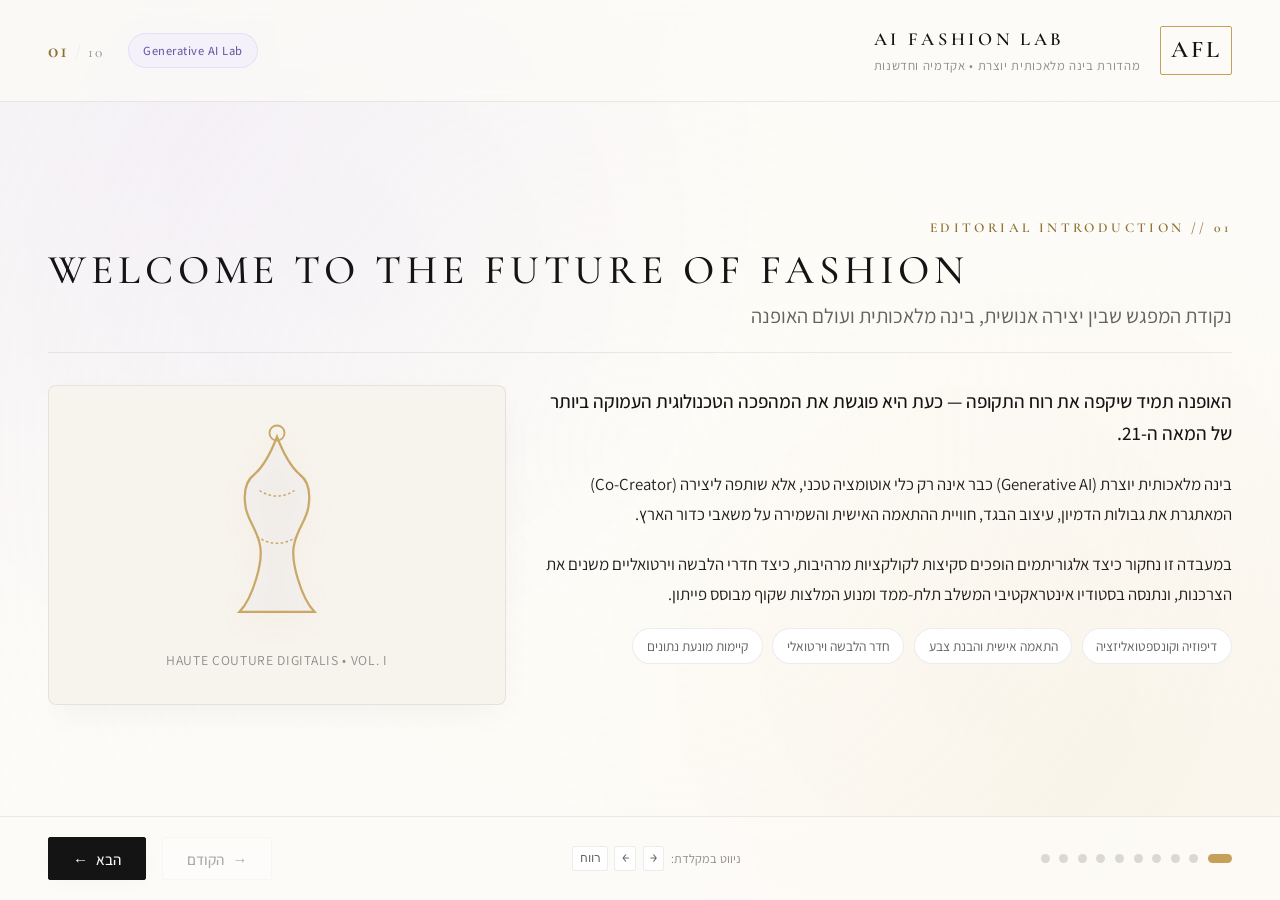
==== index.html @ b4662790 "feat: implement Milestone 1 initial HTML presentation with editorial styling and navigation" ====
<!DOCTYPE html>
<html lang="he" dir="rtl">
<head>
  <meta charset="UTF-8">
  <meta name="viewport" content="width=device-width, initial-scale=1.0">
  <title>AI Fashion Lab – The Future of Fashion and Artificial Intelligence</title>
  <meta name="description" content="מצגת אינטראקטיבית וחינוכית החוקרת את נקודת המפגש שבין בינה מלאכותית, אופנה עילית, סטיילינג אישי וקיימות.">
  
  <!-- Google Fonts: Editorial Serif + Modern Hebrew Typography -->
  <link rel="preconnect" href="https://fonts.googleapis.com">
  <link rel="preconnect" href="https://fonts.gstatic.com" crossorigin>
  <link href="https://fonts.googleapis.com/css2?family=Assistant:wght@300;400;500;600;700&family=Cormorant+Garamond:ital,wght@0,400;0,600;0,700;1,400&family=Heebo:wght@300;400;500;700&family=JetBrains+Mono:wght@400;500&family=Playfair+Display:ital,wght@0,500;0,700;1,400&display=swap" rel="stylesheet">
  
  <!-- Stylesheet -->
  <link rel="stylesheet" href="css/style.css">
</head>
<body>
  <!-- Editorial Canvas Background -->
  <div class="editorial-canvas" aria-hidden="true"></div>

  <!-- Application Shell -->
  <div class="app-container">
    
    <!-- Editorial Masthead -->
    <header class="masthead">
      <div class="masthead-branding">
        <span class="brand-monogram">AFL</span>
        <div class="brand-details">
          <h1 class="brand-title" dir="ltr">AI FASHION LAB</h1>
          <span class="brand-edition">מהדורת בינה מלאכותית יוצרת &bull; אקדמיה וחדשנות</span>
        </div>
      </div>

      <div class="masthead-indicators">
        <span class="badge-academic">Generative AI Lab</span>
        <div class="slide-number-display" dir="ltr" aria-label="מספר שקופית נוכחית">
          <span class="current" id="slide-current-num">01</span>
          <span class="separator">/</span>
          <span class="total" id="slide-total-num">10</span>
        </div>
      </div>
    </header>

    <!-- Presentation Stage -->
    <main class="presentation-stage" id="presentation-stage">
      <div class="slide-viewport">
        <div class="slide-deck" id="slide-deck">

          <!-- =================================================================
               SLIDE 01: Welcome to the Future of Fashion
               ================================================================= -->
          <section class="slide active" id="slide-1" data-title="Welcome to the Future of Fashion">
            <div class="slide-header">
              <span class="slide-tag">01 // Editorial Introduction</span>
              <h2 class="slide-title-en" dir="ltr">WELCOME TO THE FUTURE OF FASHION</h2>
              <p class="slide-subtitle-he">נקודת המפגש שבין יצירה אנושית, בינה מלאכותית ועולם האופנה</p>
            </div>
            
            <div class="editorial-grid wide-start">
              <div class="editorial-text">
                <p class="editorial-lead">
                  האופנה תמיד שיקפה את רוח התקופה — כעת היא פוגשת את המהפכה הטכנולוגית העמוקה ביותר של המאה ה-21.
                </p>
                <p>
                  בינה מלאכותית יוצרת (Generative AI) כבר אינה רק כלי אוטומציה טכני, אלא שותפה ליצירה (Co-Creator) המאתגרת את גבולות הדמיון, עיצוב הבגד, חוויית ההתאמה האישית והשמירה על משאבי כדור הארץ.
                </p>
                <p>
                  במעבדה זו נחקור כיצד אלגוריתמים הופכים סקיצות לקולקציות מרהיבות, כיצד חדרי הלבשה וירטואליים משנים את הצרכנות, ונתנסה בסטודיו אינטראקטיבי המשלב תלת-ממד ומנוע המלצות שקוף מבוסס פייתון.
                </p>
                <div class="pill-list">
                  <span class="pill">דיפוזיה וקונספטואליזציה</span>
                  <span class="pill">התאמה אישית והבנת צבע</span>
                  <span class="pill">חדר הלבשה וירטואלי</span>
                  <span class="pill">קיימות מונעת נתונים</span>
                </div>
              </div>

              <div class="visual-frame">
                <svg class="visual-silhouette" viewBox="0 0 100 160" fill="none" xmlns="http://www.w3.org/2000/svg">
                  <path d="M50 15 C45 28, 40 38, 32 45 C28 48, 22 55, 25 72 C27 82, 33 88, 36 100 C40 114, 30 145, 20 155 L80 155 C70 145, 60 114, 64 100 C67 88, 73 82, 75 72 C78 55, 72 48, 68 45 C60 38, 55 28, 50 15 Z" stroke="#C5A059" stroke-width="1.8" fill="rgba(216, 207, 242, 0.15)"/>
                  <circle cx="50" cy="12" r="6" stroke="#C5A059" stroke-width="1.5" fill="none"/>
                  <path d="M36 58 C45 64, 55 64, 64 58" stroke="#C5A059" stroke-width="1.2" stroke-dasharray="2 2"/>
                  <path d="M34 95 C45 102, 55 102, 66 95" stroke="#C5A059" stroke-width="1.2" stroke-dasharray="2 2"/>
                </svg>
                <span class="visual-caption" dir="ltr">HAUTE COUTURE DIGITALIS &bull; VOL. I</span>
              </div>
            </div>
          </section>

          <!-- =================================================================
               SLIDE 02: From Sketch to Algorithm
               ================================================================= -->
          <section class="slide" id="slide-2" data-title="From Sketch to Algorithm">
            <div class="slide-header">
              <span class="slide-tag">02 // Generative Concept Design</span>
              <h2 class="slide-title-en" dir="ltr">FROM SKETCH TO ALGORITHM</h2>
              <p class="slide-subtitle-he">האבולוציה של הרישום: ממחברת המעצב למודלי דיפוזיה והנחיות טקסט</p>
            </div>
            
            <div class="editorial-grid">
              <div class="editorial-text">
                <p class="editorial-lead">
                  בעבר, קולקציית אופנה החלה תמיד בלוחות השראה (Moodboards) ואינספור שעות של רישום ידני. כיום, מודלי בינה מלאכותית מאיצים את שלב החקר הרעיוני ומאפשרים למעצבים להמחיש השראות מורכבות תוך שניות.
                </p>
                <p>
                  באמצעות מודלי דיפוזיה (Diffusion Models) כמו Stable Diffusion ו-Midjourney, מעצבים מזינים הנחיות טקסטואליות המגדירות סוגי אריג, שקיפויות, תאורה וגזרות גיאומטריות.
                </p>
                <div class="editorial-quote">
                  "הפרומפט הפך לסוג חדש של מכחול: הוא אינו מחליף את החזון, אלא מאפשר לבחון מאות וריאציות של סילואט בתוך דקות."
                </div>
              </div>

              <div class="card-deck">
                <div class="editorial-card">
                  <div class="card-num">01</div>
                  <h3 class="card-title">Prompt-to-Garment</h3>
                  <p class="card-desc">תרגום תיאורים עשירים על נפילת בד, טקסטורות משי או קפלי אוריגמי לקונספטים חזותיים בעלי עומק צבע עשיר.</p>
                </div>
                <div class="editorial-card">
                  <div class="card-num">02</div>
                  <h3 class="card-title">ControlNet & דיוק מבני</h3>
                  <p class="card-desc">שמירה על גבולות גוף מדויקים וקווי מתאר מוגדרים היטב, ללא העיוותים שאפיינו מודלים גנרטיביים מוקדמים.</p>
                </div>
                <div class="editorial-card">
                  <div class="card-num">03</div>
                  <h3 class="card-title">איטרציה מואצת</h3>
                  <p class="card-desc">מעבר מהיר בין לוחות צבעים ועונות שנה בלחיצת כפתור, המאפשר לבחון התאמה לקולקציה לפני ייצור דגם פיזי יקר.</p>
                </div>
              </div>
            </div>
          </section>

          <!-- =================================================================
               SLIDE 03: Can AI Be a Fashion Designer?
               ================================================================= -->
          <section class="slide" id="slide-3" data-title="Can AI Be a Fashion Designer?">
            <div class="slide-header">
              <span class="slide-tag">03 // Creative Debate & Copyright</span>
              <h2 class="slide-title-en" dir="ltr">CAN AI BE A FASHION DESIGNER?</h2>
              <p class="slide-subtitle-he">יצירתיות אלגוריתמית, זכויות יוצרים ושאלת המקוריות בעידן הדיגיטלי</p>
            </div>
            
            <div class="editorial-grid wide-start">
              <div class="editorial-text">
                <p class="editorial-lead">
                  האם מכונה המסוגלת לסנתז מיליוני תמונות מההיסטוריה של האופנה יכולה להיקרא "מעצבת"? שאלה זו מסעירה כיום את עולם האופנה העולמי.
                </p>
                <p>
                  מצד אחד, מודלי AI אינם "מרגישים" את הבד ואינם חווים את התרבות שמתוכה צומחת אופנה חדשה; הם מזהים תבניות סטטיסטיות מתוך נתוני העבר. מצד שני, הם מייצרים שילובים מפתיעים ובלתי-צפויים המאתגרים מעצבים מנוסים לחשוב מחוץ לקופסה.
                </p>
                <p>
                  בד בבד עולה סוגיית הקניין הרוחני: מודלים אומנו על עבודותיהם של מעצבים היסטוריים ועכשוויים. מי הבעלים החוקי של בגד שנוצר בידי אלגוריתם — המעצב, יוצר האלגוריתם, או שמא היצירה שייכת לנחלת הכלל?
                </p>
              </div>

              <div class="card-deck" style="grid-template-columns: 1fr;">
                <div class="editorial-card">
                  <div class="card-num" dir="ltr">COLLABORATION VS REPLACEMENT</div>
                  <h3 class="card-title">שותפות ולא החלפה</h3>
                  <p class="card-desc">
                    הקונצנזוס המתגבש בבתי האופנה המובילים הוא שהבינה המלאכותית פועלת כמגבר יצירתי: האדם מוביל את הסיפור, הרגש והטעם, בעוד האלגוריתם מרחיב את מנעד האפשרויות הוויזואליות.
                  </p>
                </div>
                <div class="editorial-card">
                  <div class="card-num" dir="ltr">THE LEGAL PUZZLE</div>
                  <h3 class="card-title">אתגר זכויות היוצרים</h3>
                  <p class="card-desc">
                    היעדר הגנה מובהקת על תוצרים שנוצרו בלעדית על ידי AI דוחף מעצבים לשלב טכניקות מסורתיות, רישום ידני ומגע אנושי המעניקים תוקף משפטי וערך אספני ייחודי.
                  </p>
                </div>
              </div>
            </div>
          </section>

          <!-- =================================================================
               SLIDE 04: Your Personal AI Stylist
               ================================================================= -->
          <section class="slide" id="slide-4" data-title="Your Personal AI Stylist">
            <div class="slide-header">
              <span class="slide-tag">04 // Hyper-Personalization</span>
              <h2 class="slide-title-en" dir="ltr">YOUR PERSONAL AI STYLIST</h2>
              <p class="slide-subtitle-he">התאמה אישית חכמה: מחוויית קנייה המונית לייעוץ סטיילינג אישי</p>
            </div>
            
            <div class="editorial-grid">
              <div class="editorial-text">
                <p class="editorial-lead">
                  שירותי סטיילינג אישי היו שמורים בעבר לאליטה מצומצמת. כיום, מודלי שפה רב-מודאליים (Multimodal AI) מביאים את החוויה הזו לכל צרכן.
                </p>
                <p>
                  האלגוריתם מסוגל "לראות" תמונות של המלתחה הקיימת, לנתח את גווני העור והשיער לצורך התאמת צבעים עונתית (Seasonal Color Palette), ולהציע שילובים מותאמים לפי סוג האירוע, תחזית מזג האוויר והעדפות נוחות אישיות.
                </p>
                <div class="editorial-quote">
                  "במקום לגלול בין אינסוף עמודים באתר מסחר, הצרכן מנהל שיחה עם סטייליסט שמכיר את הטעם הייחודי שלו ומציע פריטים מדויקים."
                </div>
              </div>

              <div class="card-deck">
                <div class="editorial-card">
                  <div class="card-num">01</div>
                  <h3 class="card-title">הרמוניה והתאמת צבעים</h3>
                  <p class="card-desc">ניתוח גווני בסיס, צבעי קונטרסט ופלטות משלימות כדי להבטיח מראה מגובש ומחמיא לכל גוון עור.</p>
                </div>
                <div class="editorial-card">
                  <div class="card-num">02</div>
                  <h3 class="card-title">ניהול מלתחה חכמה</h3>
                  <p class="card-desc">שילוב פריטים חדשים עם בגדים שכבר קיימים בארון, במטרה למקסם את השימוש בבגדים קיימים ולמנוע רכישות מיותרות.</p>
                </div>
                <div class="editorial-card">
                  <div class="card-num">03</div>
                  <h3 class="card-title">התאמה תלוית הקשר</h3>
                  <p class="card-desc">המלצות דינמיות המשתנות לפי קוד לבוש: מאירוע ערב רשמי ועד לבוש יומיומי מוקפד לפגישות עבודה.</p>
                </div>
              </div>
            </div>
          </section>

          <!-- =================================================================
               SLIDE 05: The Virtual Fitting Room
               ================================================================= -->
          <section class="slide" id="slide-5" data-title="The Virtual Fitting Room">
            <div class="slide-header">
              <span class="slide-tag">05 // Virtual Try-On Technologies</span>
              <h2 class="slide-title-en" dir="ltr">THE VIRTUAL FITTING ROOM</h2>
              <p class="slide-subtitle-he">חדר הלבשה וירטואלי: סריקות גוף, טכנולוגיית VTON ופיזיקת טקסטיל</p>
            </div>
            
            <div class="editorial-grid wide-start">
              <div class="editorial-text">
                <p class="editorial-lead">
                  אחד האתגרים הגדולים ביותר במסחר אופנה דיגיטלי הוא חוסר הוודאות לגבי התאמת הבגד לגוף והאופן שבו הבד ייפול על הקימורים.
                </p>
                <p>
                  רשתות ניסוי וירטואלי (Virtual Try-On Networks - VTON) והדמיות תלת-ממד מתקדמות מגשרות על הפער הזה: הן מנתחות את מבנה הגוף, ומעוותות בצורה מציאותית את דגם הבגד כך שייראה בדיוק כפי שיונח על האדם במציאות.
                </p>
                <p>
                  מעבר לחוויית הקנייה הנוחה, מדובר בפתרון בעל השפעה סביבתית עצומה — צמצום החזרות מוצרים מפחית פליטות פחמן ממשלוחים כפולים ומונע שחיקה של פריטי לבוש.
                </p>
              </div>

              <div class="visual-frame">
                <div class="card-deck" style="width: 100%; grid-template-columns: 1fr; gap: 0.8rem; margin: 0;">
                  <div class="editorial-card" style="padding: 1rem;">
                    <strong style="color: var(--accent-gold-dark);">שלב 1: מיפוי גוף ותנוחה</strong>
                    <p style="font-size: 0.85rem; color: var(--text-secondary); margin-top: 0.25rem;">זיהוי נקודות ציון גופניות וסריקת תלת-ממד מדויקת של מבנה הגוף.</p>
                  </div>
                  <div class="editorial-card" style="padding: 1rem;">
                    <strong style="color: var(--accent-gold-dark);">שלב 2: עיוות גיאומטרי והדמיית בד</strong>
                    <p style="font-size: 0.85rem; color: var(--text-secondary); margin-top: 0.25rem;">התאמת הבגד לפיזיקת הטקסטיל: כבידה, מתיחה, קיפול ונפילת משי או צמר.</p>
                  </div>
                  <div class="editorial-card" style="padding: 1rem;">
                    <strong style="color: var(--accent-gold-dark);">שלב 3: מיזוג תאורה וצללים</strong>
                    <p style="font-size: 0.85rem; color: var(--text-secondary); margin-top: 0.25rem;">מיזוג פוטוריאליסטי של תאורת החדר, הצללות טבעיות והשתקפויות סיבים.</p>
                  </div>
                </div>
                <span class="visual-caption" dir="ltr">VTON THREE-STAGE NEURAL PIPELINE</span>
              </div>
            </div>
          </section>

          <!-- =================================================================
               SLIDE 06: Design Your Digital Look (Interactive 3D Studio Placeholder)
               ================================================================= -->
          <section class="slide" id="slide-6" data-title="Design Your Digital Look">
            <div class="slide-header">
              <span class="slide-tag">06 // Interactive 3D Studio</span>
              <h2 class="slide-title-en" dir="ltr">DESIGN YOUR DIGITAL LOOK</h2>
              <p class="slide-subtitle-he">סטודיו אינטראקטיבי: התאמה אישית של פריט אופנה בתלת-ממד</p>
            </div>
            
            <div class="placeholder-studio">
              <span class="placeholder-badge">Milestone 2 Component Preview</span>
              <div class="placeholder-icon">&#9671;</div>
              <h3 class="placeholder-title">3D Digital Garment Customizer</h3>
              <p class="placeholder-desc">
                כאן יוטמע סטודיו תלת-ממד אינטראקטיבי מבוסס Three.js שיאפשר למשתמש לבחון בגד קוטור דיגיטלי, לסובב אותו במרחב 360 מעלות, להחליף גזרות, סוגי בדים (משי, קטיפה, כותנה) ולשנות פלטות צבעים יוקרתיות בזמן אמת.
              </p>
              
              <!-- Mock Controls to illustrate functionality -->
              <div class="placeholder-controls-mock" aria-hidden="true">
                <span class="mock-btn">&#9679; זהב שמפניה</span>
                <span class="mock-btn">&#9679; לילך מעודן</span>
                <span class="mock-btn">&#9679; שחור אובסידיאן</span>
                <span class="mock-btn">&#9679; לבן שנהב</span>
                <span class="mock-btn">&#9633; משי מבריק</span>
                <span class="mock-btn">&#8635; סיבוב 3D</span>
              </div>

              <div class="simulation-boundary-banner">
                <strong>הערת שקיפות לימודית:</strong>
                המודל התלת-ממדי שיוטמע באבן הדרך הבאה ממחיש את הממשק החזותי של עולם האופנה הדיגיטלי (Digital Haute Couture) באמצעות WebGL, ומאפשר התנסות ישירה בבחירת סגנון אישי.
              </div>
            </div>
          </section>

          <!-- =================================================================
               SLIDE 07: The Smart Fashion Engine (Python / Pyodide Placeholder)
               ================================================================= -->
          <section class="slide" id="slide-7" data-title="The Smart Fashion Engine">
            <div class="slide-header">
              <span class="slide-tag">07 // Python Recommendation Engine</span>
              <h2 class="slide-title-en" dir="ltr">THE SMART FASHION ENGINE</h2>
              <p class="slide-subtitle-he">מנוע המלצות שקוף: אלגוריתם פייתון הרץ ישירות בדפדפן</p>
            </div>
            
            <div class="placeholder-studio">
              <span class="placeholder-badge" style="background-color: var(--accent-lilac-light); color: var(--accent-lilac-dark);">
                Milestone 3 Component Preview &bull; Pyodide WASM
              </span>
              <div class="placeholder-icon" style="color: var(--accent-lilac-dark);">&#9881;</div>
              <h3 class="placeholder-title">In-Browser Python Scoring Engine</h3>
              <p class="placeholder-desc">
                כאן יופעל מנוע חישוב אמיתי בשפת Python באמצעות Pyodide. המנוע יקבל את הבחירות של המבקר (סגנון אופנתי, פלטת צבעים, תקציב ואירוע), יחשב ציוני התאמה שקופים לחלוטין ויציג את קוד הפייתון שמבצע את החישוב בזמן אמת.
              </p>

              <!-- Mock Parameter Inputs -->
              <div class="placeholder-controls-mock" aria-hidden="true">
                <span class="mock-btn">סגנון: Minimalist Chic</span>
                <span class="mock-btn">תקציב: Luxury Couture</span>
                <span class="mock-btn">אירוע: Gala Evening</span>
                <span class="mock-btn" style="background: var(--accent-gold-light); font-weight: 600;">&#9654; הרץ מנוע פייתון</span>
              </div>

              <div class="simulation-boundary-banner" style="border-inline-start-color: var(--accent-gold-dark);">
                <strong>הבחנה לימודית חשובה:</strong>
                בעוד שבתוכן המצגת מוסברות טכנולוגיות Deep Learning אמיתיות מהתעשייה (כגון מודלי דיפוזיה ו-VTON), מנוע ההמלצות בפרויקט זה מבוסס על מערכת כללים ושקלול ציונים (Rule-Based Matrix) הכתובה בפייתון, במטרה לאפשר שקיפות אלגוריתמית מלאה והבנה של תהליך קבלת ההחלטות.
              </div>
            </div>
          </section>

          <!-- =================================================================
               SLIDE 08: Can AI Make Fashion More Sustainable?
               ================================================================= -->
          <section class="slide" id="slide-8" data-title="Can AI Make Fashion More Sustainable?">
            <div class="slide-header">
              <span class="slide-tag">08 // Sustainability & Circularity</span>
              <h2 class="slide-title-en" dir="ltr">CAN AI MAKE FASHION MORE SUSTAINABLE?</h2>
              <p class="slide-subtitle-he">קיימות מונעת נתונים: הפחתת ייצור יתר וניהול משאבים אחראי</p>
            </div>
            
            <div class="editorial-grid wide-start">
              <div class="editorial-text">
                <p class="editorial-lead">
                  תעשיית האופנה היא אחת התעשיות בעלות טביעת הרגל הסביבתית המשמעותית ביותר, בעיקר עקב ייצור עודף (Overproduction) והשלכת בדים שלא נמכרו.
                </p>
                <p>
                  בינה מלאכותית מציעה הזדמנות אמיתית לשינוי מבני: במקום לייצר מראש מיליוני פריטים על בסיס הערכות עיוורות, מודלים של חיזוי ביקושים מנתחים מגמות בזמן אמת ומאפשרים לעבור למודל של ייצור לפי דרישה (On-Demand Manufacturing).
                </p>
                <p>
                  בנוסף, אלגוריתמים למיטוב גזרות מסייעים למעצבים להניח את חלקי הגזרה על יריעת הבד בצורה חכמה המצמצמת שאריות ופסולת גזירה למינימום האפשרי.
                </p>
              </div>

              <div class="card-deck" style="grid-template-columns: 1fr;">
                <div class="editorial-card">
                  <div class="card-num">01</div>
                  <h3 class="card-title">חיזוי ביקושים מדויק</h3>
                  <p class="card-desc">התאמת היקף הייצור לרצונות האמיתיים של הקהל, מניעת עודפי מלאי והפחתת הצורך בהטמנת בגדים או שריפת עודפים.</p>
                </div>
                <div class="editorial-card">
                  <div class="card-num">02</div>
                  <h3 class="card-title">חיתוך גזרות אפס-פסולת (Zero-Waste)</h3>
                  <p class="card-desc">אלגוריתמי אופטימיזציה גיאומטריים המסדרים את חלקי הבגד כמו פאזל ומנצלים את שטח הבד ביעילות מקסימלית.</p>
                </div>
                <div class="editorial-card">
                  <div class="card-num">03</div>
                  <h3 class="card-title">דגימות דיגיטליות במקום פיזיות</h3>
                  <p class="card-desc">אישור עיצובים ובחינת נפילת בדים על מודלים וירטואליים, החוסך הטסה של עשרות דוגמאות פיזיות הלוך ושוב ממפעלים בעולם.</p>
                </div>
              </div>
            </div>
          </section>

          <!-- =================================================================
               SLIDE 09: The Human Behind the Algorithm
               ================================================================= -->
          <section class="slide" id="slide-9" data-title="The Human Behind the Algorithm">
            <div class="slide-header">
              <span class="slide-tag">09 // Ethics, Bias & Craftsmanship</span>
              <h2 class="slide-title-en" dir="ltr">THE HUMAN BEHIND THE ALGORITHM</h2>
              <p class="slide-subtitle-he">מגע היד האנושי: שימור מלאכות מסורתיות, אתיקה והטיה בנתונים</p>
            </div>
            
            <div class="editorial-grid">
              <div class="editorial-text">
                <p class="editorial-lead">
                  ככל שהטכנולוגיה נעשית מתוחכמת יותר, כך מתחדדת חשיבותם של הערכים האנושיים ששום אלגוריתם אינו מסוגל להחליף.
                </p>
                <p>
                  אופנה עילית (Haute Couture) נשענת על מיומנויות תפירה, רקמה ועבודה ידנית שעוברות מדור לדור. הטכנולוגיה אינה מבקשת למחוק את המסורת, אלא להאיר אותה מחדש.
                </p>
                <p>
                  בד בבד, קיימת אחריות אתית להתמודד עם הטיות במאגרי המידע (Dataset Biases). מודלים רבים אומנו על תפיסות יופי צרות, גווני עור הומוגניים ומבני גוף אחידים. העתיד מחייב מודלים מכלילים המכבדים מגוון תרבותי ואנושי רחב.
                </p>
              </div>

              <div class="card-deck">
                <div class="editorial-card">
                  <div class="card-num">&#9825;</div>
                  <h3 class="card-title">שימור מלאכת היד</h3>
                  <p class="card-desc">ההבנה שבגד איכותי נושא מטען רגשי, סיפור תרבותי ומגע יד שמעניקים לו נשמה מעבר לפיקסלים שעל המסך.</p>
                </div>
                <div class="editorial-card">
                  <div class="card-num">&#9878;</div>
                  <h3 class="card-title">גיוון וייצוג הוגן</h3>
                  <p class="card-desc">מאבק בהטיות גופניות ואתניות באלגוריתמים כדי להבטיח שכל אדם יזכה לייצוג מכבד ואותנטי במרחב האופנה הדיגיטלי.</p>
                </div>
                <div class="editorial-card">
                  <div class="card-num">&#9889;</div>
                  <h3 class="card-title">שקיפות ובחירה מודעת</h3>
                  <p class="card-desc">מתן יכולת לצרכן לדעת מתי בגד עוצב או הומלץ בידי אלגוריתם, ולאפשר לו שליטה בנתונים האישיים שלו.</p>
                </div>
              </div>
            </div>
          </section>

          <!-- =================================================================
               SLIDE 10: Your Fashion Future
               ================================================================= -->
          <section class="slide" id="slide-10" data-title="Your Fashion Future">
            <div class="slide-header">
              <span class="slide-tag">10 // Horizon & Next Milestones</span>
              <h2 class="slide-title-en" dir="ltr">YOUR FASHION FUTURE</h2>
              <p class="slide-subtitle-he">הסיכום האישי שלך: מבט אל האופנה הדיגיטלית של מחר</p>
            </div>
            
            <div class="editorial-grid wide-start">
              <div class="editorial-text">
                <p class="editorial-lead">
                  הבינה המלאכותית אינה מחליפה את מעצבי האופנה או את הצרכנים — היא פותחת שער לעידן חדש של ביטוי עצמי, קיימות ודמיון.
                </p>
                <p>
                  בשלבים הבאים של הפרויקט, נחבר את הסטודיו התלת-ממדי (Three.js) שמאפשר התאמה חזותית מלאה של פריט דיגיטלי, ואת מנוע ה-Python (Pyodide) שיעניק המלצה שקופה ומנומקת המבוססת על הבחירות שלכם.
                </p>
                <div class="editorial-quote">
                  "העתיד של האופנה אינו שייך רק למכונות ואינו נשאר רק בעבר; הוא נוצר בסימביוזה שבין המעצב האנושי לאלגוריתם."
                </div>
                <div class="pill-list">
                  <span class="pill active">&#10003; Milestone 1: שלד מצגת ותשתית ויזואלית</span>
                  <span class="pill">&#9711; Milestone 2: מודל 3D אינטראקטיבי ב-Three.js</span>
                  <span class="pill">&#9711; Milestone 3: מנוע המלצות בפייתון בתוך הדפדפן</span>
                </div>
              </div>

              <div class="visual-frame" style="background: rgba(255, 255, 255, 0.9);">
                <div class="brand-monogram" style="font-size: 2.2rem; margin-bottom: 0.8rem; padding: 0.4rem 1rem;">AFL</div>
                <h3 style="font-family: var(--font-editorial); font-size: 1.5rem; color: var(--text-noir); margin-bottom: 0.5rem;">
                  AI FASHION LAB PASSPORT
                </h3>
                <p style="font-size: 0.9rem; color: var(--text-secondary); max-width: 280px; line-height: 1.6;">
                  כרטיס הלוק האישי שלך ייווצר כאן לאחר השלמת העיצוב בתלת-ממד והרצת אלגוריתם הסטיילינג.
                </p>
                <span class="visual-caption" dir="ltr" style="margin-top: 1.2rem;">READY FOR MILESTONE 2 &bull; 2026 EDITION</span>
              </div>
            </div>
          </section>

        </div>
      </div>
    </main>

    <!-- Editorial Footer & Controls -->
    <footer class="editorial-footer">
      <!-- Dot Indicators -->
      <nav class="nav-indicators" id="nav-indicators" aria-label="אינדיקטורי שקופיות"></nav>

      <!-- Keyboard Hint -->
      <div class="keyboard-hint" aria-hidden="true">
        <span>ניווט במקלדת:</span>
        <kbd class="kbd-badge">&#8594;</kbd>
        <kbd class="kbd-badge">&#8592;</kbd>
        <kbd class="kbd-badge">רווח</kbd>
      </div>

      <!-- Navigation Buttons -->
      <div class="nav-controls">
        <button class="btn-nav" id="btn-prev" aria-label="לשקופית הקודמת" disabled>
          <span>&#8594;</span>
          <span>הקודם</span>
        </button>
        <button class="btn-nav primary" id="btn-next" aria-label="לשקופית הבאה">
          <span>הבא</span>
          <span>&#8592;</span>
        </button>
      </div>
    </footer>

  </div>

  <!-- Application Scripts -->
  <script src="js/slider.js"></script>
  <script src="js/app.js"></script>
</body>
</html>
---- css/style.css ----
/* ==========================================================================
   AI FASHION LAB - Luxury Fashion Editorial Stylesheet
   Milestone 1: Presentation Architecture & Aesthetic Foundation
   ========================================================================== */

/* --------------------------------------------------------------------------
   1. Design Tokens & Variables
   -------------------------------------------------------------------------- */
:root {
  /* Editorial Color Palette */
  --bg-ivory: #FDFBF7;
  --bg-alabaster: #F7F4ED;
  --bg-card: #FFFFFF;
  --bg-card-glass: rgba(255, 255, 255, 0.78);
  
  --accent-gold: #C5A059;
  --accent-gold-light: #E8D8B0;
  --accent-gold-dark: #8F6F30;
  --accent-lilac: #D8CFF2;
  --accent-lilac-light: #F4F1FA;
  --accent-lilac-dark: #6C59A4;
  
  --text-noir: #141414;
  --text-primary: #21201D;
  --text-secondary: #63625E;
  --text-muted: #8E8D88;
  
  --border-fine: rgba(20, 20, 20, 0.08);
  --border-gold: rgba(197, 160, 89, 0.35);
  --border-lilac: rgba(216, 207, 242, 0.5);
  
  /* Typography */
  --font-editorial: 'Cormorant Garamond', 'Playfair Display', Georgia, serif;
  --font-hebrew: 'Assistant', 'Heebo', -apple-system, BlinkMacSystemFont, 'Segoe UI', Roboto, sans-serif;
  --font-mono: 'JetBrains Mono', 'Fira Code', Menlo, monospace;
  
  /* Shadows & Depth */
  --shadow-editorial: 0 12px 36px -8px rgba(20, 20, 20, 0.05);
  --shadow-hover: 0 16px 44px -6px rgba(197, 160, 89, 0.12);
  --shadow-subtle: 0 4px 20px rgba(0, 0, 0, 0.02);

  /* Transitions */
  --transition-smooth: 0.5s cubic-bezier(0.16, 1, 0.3, 1);
  --transition-fast: 0.25s ease;
}

/* --------------------------------------------------------------------------
   2. Reset & Global Base
   -------------------------------------------------------------------------- */
*, *::before, *::after {
  box-sizing: border-box;
  margin: 0;
  padding: 0;
}

html, body {
  width: 100%;
  height: 100%;
  overflow: hidden;
  background-color: var(--bg-ivory);
  color: var(--text-primary);
  font-family: var(--font-hebrew);
  -webkit-font-smoothing: antialiased;
  -moz-osx-font-smoothing: grayscale;
  line-height: 1.7;
}

/* Background Texture / Grain / Atmospheric Glow */
.editorial-canvas {
  position: fixed;
  inset: 0;
  pointer-events: none;
  z-index: 0;
  background: 
    radial-gradient(circle at 15% 15%, rgba(216, 207, 242, 0.25), transparent 45%),
    radial-gradient(circle at 85% 85%, rgba(232, 216, 176, 0.2), transparent 40%),
    radial-gradient(circle at 50% 50%, rgba(253, 251, 247, 0.8), var(--bg-ivory));
}

/* --------------------------------------------------------------------------
   3. Application Shell & Editorial Header
   -------------------------------------------------------------------------- */
.app-container {
  position: relative;
  width: 100vw;
  height: 100vh;
  display: flex;
  flex-direction: column;
  justify-content: space-between;
  z-index: 1;
}

/* Header Masthead */
.masthead {
  padding: 1.5rem 3rem;
  display: flex;
  justify-content: space-between;
  align-items: center;
  border-bottom: 1px solid var(--border-fine);
  backdrop-filter: blur(8px);
  -webkit-backdrop-filter: blur(8px);
  background: rgba(253, 251, 247, 0.7);
  z-index: 10;
}

.masthead-branding {
  display: flex;
  align-items: center;
  gap: 1.25rem;
}

.brand-monogram {
  font-family: var(--font-editorial);
  font-size: 1.5rem;
  font-weight: 600;
  letter-spacing: 0.12em;
  color: var(--text-noir);
  padding: 0.2rem 0.6rem;
  border: 1px solid var(--accent-gold);
  border-radius: 2px;
}

.brand-details {
  display: flex;
  flex-direction: column;
}

.brand-title {
  font-family: var(--font-editorial);
  font-size: 1.15rem;
  font-weight: 600;
  letter-spacing: 0.2em;
  text-transform: uppercase;
  color: var(--text-noir);
}

.brand-edition {
  font-size: 0.8rem;
  color: var(--text-muted);
  letter-spacing: 0.05em;
}

.masthead-indicators {
  display: flex;
  align-items: center;
  gap: 1.5rem;
}

.badge-academic {
  display: inline-flex;
  align-items: center;
  gap: 0.5rem;
  padding: 0.35rem 0.9rem;
  border-radius: 999px;
  background-color: var(--accent-lilac-light);
  border: 1px solid var(--border-lilac);
  color: var(--accent-lilac-dark);
  font-size: 0.78rem;
  font-weight: 500;
  letter-spacing: 0.04em;
}

.slide-number-display {
  font-family: var(--font-editorial);
  font-size: 1.35rem;
  letter-spacing: 0.1em;
  color: var(--text-noir);
  display: flex;
  align-items: baseline;
  gap: 0.35rem;
}

.slide-number-display .current {
  font-weight: 600;
  color: var(--accent-gold-dark);
}

.slide-number-display .separator {
  color: var(--border-fine);
  font-size: 1rem;
}

.slide-number-display .total {
  font-size: 0.95rem;
  color: var(--text-muted);
}

/* --------------------------------------------------------------------------
   4. Slide Deck Presentation Stage
   -------------------------------------------------------------------------- */
.presentation-stage {
  position: relative;
  flex: 1;
  width: 100%;
  overflow: hidden;
  display: flex;
  align-items: center;
  justify-content: center;
}

.slide-viewport {
  position: relative;
  width: 100%;
  height: 100%;
  max-width: 1360px;
  padding: 1.5rem 3rem;
  margin: 0 auto;
}

.slide-deck {
  position: relative;
  width: 100%;
  height: 100%;
}

.slide {
  position: absolute;
  inset: 0;
  opacity: 0;
  visibility: hidden;
  pointer-events: none;
  transform: translateX(30px);
  transition: opacity 0.5s ease, transform 0.5s cubic-bezier(0.16, 1, 0.3, 1), visibility 0.5s ease;
  overflow-y: auto;
  display: flex;
  flex-direction: column;
  justify-content: center;
  padding: 1rem 0;
  scrollbar-width: thin;
  scrollbar-color: var(--accent-gold-light) transparent;
}

.slide.active {
  opacity: 1;
  visibility: visible;
  pointer-events: auto;
  transform: translateX(0);
  z-index: 2;
}

.slide.previous {
  transform: translateX(-30px);
}

/* --------------------------------------------------------------------------
   5. Editorial Slide Typography & Layouts
   -------------------------------------------------------------------------- */
.slide-header {
  margin-bottom: 2rem;
  border-bottom: 1px solid var(--border-fine);
  padding-bottom: 1.25rem;
  position: relative;
}

.slide-tag {
  display: inline-block;
  font-family: var(--font-editorial);
  font-size: 0.85rem;
  text-transform: uppercase;
  letter-spacing: 0.25em;
  color: var(--accent-gold-dark);
  margin-bottom: 0.5rem;
  font-weight: 600;
}

.slide-title-en {
  font-family: var(--font-editorial);
  font-size: clamp(1.8rem, 3.2vw, 2.75rem);
  font-weight: 500;
  letter-spacing: 0.12em;
  text-transform: uppercase;
  color: var(--text-noir);
  line-height: 1.15;
  margin-bottom: 0.4rem;
}

.slide-subtitle-he {
  font-size: clamp(1.1rem, 1.6vw, 1.35rem);
  color: var(--text-secondary);
  font-weight: 400;
  line-height: 1.5;
}

/* Two-Column Editorial Layout */
.editorial-grid {
  display: grid;
  grid-template-columns: 1fr 1fr;
  gap: 2.5rem;
  align-items: start;
}

.editorial-grid.wide-start {
  grid-template-columns: 1.2fr 0.8fr;
}

.editorial-grid.wide-end {
  grid-template-columns: 0.8fr 1.2fr;
}

.editorial-text {
  font-size: 1.05rem;
  color: var(--text-primary);
  line-height: 1.8;
}

.editorial-text p {
  margin-bottom: 1.2rem;
}

.editorial-lead {
  font-size: 1.2rem;
  font-weight: 500;
  color: var(--text-noir);
  line-height: 1.7;
}

/* Highlight Quote & Vignettes */
.editorial-quote {
  border-inline-start: 3px solid var(--accent-gold);
  padding-inline-start: 1.25rem;
  margin: 1.5rem 0;
  font-style: italic;
  font-size: 1.1rem;
  color: var(--text-secondary);
}

/* Feature Cards & Glass Panes */
.card-deck {
  display: grid;
  grid-template-columns: repeat(auto-fit, minmax(260px, 1fr));
  gap: 1.5rem;
  margin-top: 1.5rem;
}

.editorial-card {
  background: var(--bg-card-glass);
  border: 1px solid var(--border-fine);
  border-radius: 6px;
  padding: 1.5rem;
  box-shadow: var(--shadow-subtle);
  transition: transform var(--transition-fast), border-color var(--transition-fast), box-shadow var(--transition-fast);
}

.editorial-card:hover {
  transform: translateY(-3px);
  border-color: var(--border-gold);
  box-shadow: var(--shadow-hover);
}

.card-num {
  font-family: var(--font-editorial);
  font-size: 1.25rem;
  color: var(--accent-gold);
  font-weight: 600;
  margin-bottom: 0.5rem;
}

.card-title {
  font-size: 1.1rem;
  font-weight: 600;
  color: var(--text-noir);
  margin-bottom: 0.6rem;
}

.card-desc {
  font-size: 0.95rem;
  color: var(--text-secondary);
  line-height: 1.6;
}

/* --------------------------------------------------------------------------
   6. Editorial Elements & Visual Spotlights
   -------------------------------------------------------------------------- */
.visual-frame {
  position: relative;
  background: var(--bg-alabaster);
  border: 1px solid var(--border-fine);
  border-radius: 8px;
  padding: 2rem;
  display: flex;
  flex-direction: column;
  justify-content: center;
  align-items: center;
  text-align: center;
  min-height: 280px;
  box-shadow: var(--shadow-editorial);
}

.visual-silhouette {
  width: 140px;
  height: 200px;
  margin-bottom: 1.2rem;
  opacity: 0.9;
  filter: drop-shadow(0 8px 16px rgba(197, 160, 89, 0.2));
  transition: transform 0.6s ease;
}

.visual-frame:hover .visual-silhouette {
  transform: scale(1.03);
}

.visual-caption {
  font-size: 0.85rem;
  color: var(--text-muted);
  letter-spacing: 0.05em;
  margin-top: 0.75rem;
}

.pill-list {
  display: flex;
  flex-wrap: wrap;
  gap: 0.6rem;
  margin: 1.2rem 0;
}

.pill {
  padding: 0.3rem 0.85rem;
  background: var(--bg-card);
  border: 1px solid var(--border-fine);
  border-radius: 999px;
  font-size: 0.85rem;
  color: var(--text-secondary);
  transition: all var(--transition-fast);
}

.pill.active, .pill:hover {
  background: var(--accent-lilac-light);
  border-color: var(--accent-lilac);
  color: var(--accent-lilac-dark);
}

/* --------------------------------------------------------------------------
   7. Placeholders for Advanced Milestones (Slides 6 & 7)
   -------------------------------------------------------------------------- */
.placeholder-studio {
  background: linear-gradient(135deg, rgba(255, 255, 255, 0.85), rgba(246, 243, 236, 0.7));
  border: 1.5px dashed var(--accent-gold);
  border-radius: 8px;
  padding: 2.5rem 2rem;
  text-align: center;
  display: flex;
  flex-direction: column;
  align-items: center;
  justify-content: center;
  gap: 1.2rem;
  box-shadow: var(--shadow-editorial);
}

.placeholder-badge {
  display: inline-flex;
  align-items: center;
  gap: 0.4rem;
  padding: 0.4rem 1.1rem;
  border-radius: 999px;
  background-color: var(--accent-gold-light);
  color: var(--accent-gold-dark);
  font-size: 0.85rem;
  font-weight: 600;
  letter-spacing: 0.05em;
}

.placeholder-icon {
  font-size: 2.5rem;
  color: var(--accent-gold);
}

.placeholder-title {
  font-family: var(--font-editorial);
  font-size: 1.6rem;
  font-weight: 600;
  color: var(--text-noir);
}

.placeholder-desc {
  max-width: 580px;
  font-size: 0.98rem;
  color: var(--text-secondary);
  line-height: 1.7;
}

.placeholder-controls-mock {
  display: flex;
  gap: 0.75rem;
  margin-top: 0.5rem;
  flex-wrap: wrap;
  justify-content: center;
}

.mock-btn {
  padding: 0.5rem 1.2rem;
  background: var(--bg-card);
  border: 1px solid var(--border-fine);
  border-radius: 4px;
  font-size: 0.85rem;
  color: var(--text-primary);
  opacity: 0.75;
  cursor: not-allowed;
}

/* Educational Boundary Banner */
.simulation-boundary-banner {
  background: rgba(216, 207, 242, 0.25);
  border-inline-start: 4px solid var(--accent-lilac-dark);
  padding: 1rem 1.25rem;
  border-radius: 0 4px 4px 0;
  margin-top: 1.5rem;
  font-size: 0.9rem;
  color: var(--accent-lilac-dark);
  line-height: 1.6;
}

/* --------------------------------------------------------------------------
   8. Bottom Navigation Bar & Slide Controls
   -------------------------------------------------------------------------- */
.editorial-footer {
  padding: 1.25rem 3rem;
  display: flex;
  justify-content: space-between;
  align-items: center;
  border-top: 1px solid var(--border-fine);
  background: rgba(253, 251, 247, 0.85);
  backdrop-filter: blur(8px);
  -webkit-backdrop-filter: blur(8px);
  z-index: 10;
}

.nav-indicators {
  display: flex;
  align-items: center;
  gap: 0.6rem;
}

.dot-indicator {
  width: 9px;
  height: 9px;
  border-radius: 50%;
  background: rgba(20, 20, 20, 0.15);
  border: none;
  cursor: pointer;
  padding: 0;
  transition: all var(--transition-fast);
}

.dot-indicator:hover {
  background: var(--accent-gold);
  transform: scale(1.2);
}

.dot-indicator.active {
  background: var(--accent-gold);
  width: 24px;
  border-radius: 10px;
}

.nav-controls {
  display: flex;
  align-items: center;
  gap: 1rem;
}

.btn-nav {
  display: inline-flex;
  align-items: center;
  justify-content: center;
  gap: 0.5rem;
  padding: 0.65rem 1.5rem;
  border-radius: 2px;
  font-family: var(--font-hebrew);
  font-size: 0.95rem;
  font-weight: 500;
  cursor: pointer;
  border: 1px solid var(--border-fine);
  background: var(--bg-card);
  color: var(--text-noir);
  transition: all var(--transition-fast);
  box-shadow: var(--shadow-subtle);
}

.btn-nav:hover:not(:disabled) {
  border-color: var(--accent-gold);
  background: var(--bg-alabaster);
  box-shadow: var(--shadow-hover);
  color: var(--accent-gold-dark);
}

.btn-nav:disabled {
  opacity: 0.35;
  cursor: not-allowed;
  box-shadow: none;
}

.btn-nav.primary {
  background: var(--text-noir);
  color: var(--bg-ivory);
  border-color: var(--text-noir);
}

.btn-nav.primary:hover:not(:disabled) {
  background: var(--accent-gold-dark);
  border-color: var(--accent-gold-dark);
  color: #FFFFFF;
}

.keyboard-hint {
  font-size: 0.78rem;
  color: var(--text-muted);
  display: flex;
  align-items: center;
  gap: 0.4rem;
}

.kbd-badge {
  display: inline-block;
  padding: 0.1rem 0.4rem;
  border: 1px solid var(--border-fine);
  border-radius: 3px;
  background: var(--bg-card);
  font-family: var(--font-mono);
  font-size: 0.75rem;
  color: var(--text-secondary);
}

/* --------------------------------------------------------------------------
   9. Responsive Editorial Adjustments
   -------------------------------------------------------------------------- */
@media (max-width: 1024px) {
  .masthead, .editorial-footer {
    padding: 1.2rem 1.8rem;
  }
  
  .slide-viewport {
    padding: 1rem 1.8rem;
  }
  
  .editorial-grid {
    grid-template-columns: 1fr;
    gap: 1.8rem;
  }
  
  .editorial-grid.wide-start, .editorial-grid.wide-end {
    grid-template-columns: 1fr;
  }
}

@media (max-width: 768px) {
  .masthead {
    padding: 1rem 1.25rem;
  }
  
  .masthead-branding {
    gap: 0.75rem;
  }
  
  .brand-title {
    font-size: 0.95rem;
  }
  
  .badge-academic {
    display: none;
  }
  
  .slide-viewport {
    padding: 0.8rem 1.25rem;
  }
  
  .slide {
    justify-content: flex-start;
    padding-top: 1rem;
    padding-bottom: 2rem;
  }
  
  .slide-title-en {
    font-size: 1.6rem;
  }
  
  .editorial-footer {
    padding: 0.9rem 1.25rem;
    flex-wrap: wrap;
    gap: 0.75rem;
    justify-content: center;
  }
  
  .keyboard-hint {
    display: none;
  }
  
  .nav-indicators {
    order: 2;
    width: 100%;
    justify-content: center;
  }
  
  .nav-controls {
    order: 1;
    width: 100%;
    justify-content: space-between;
  }
  
  .btn-nav {
    flex: 1;
  }
}
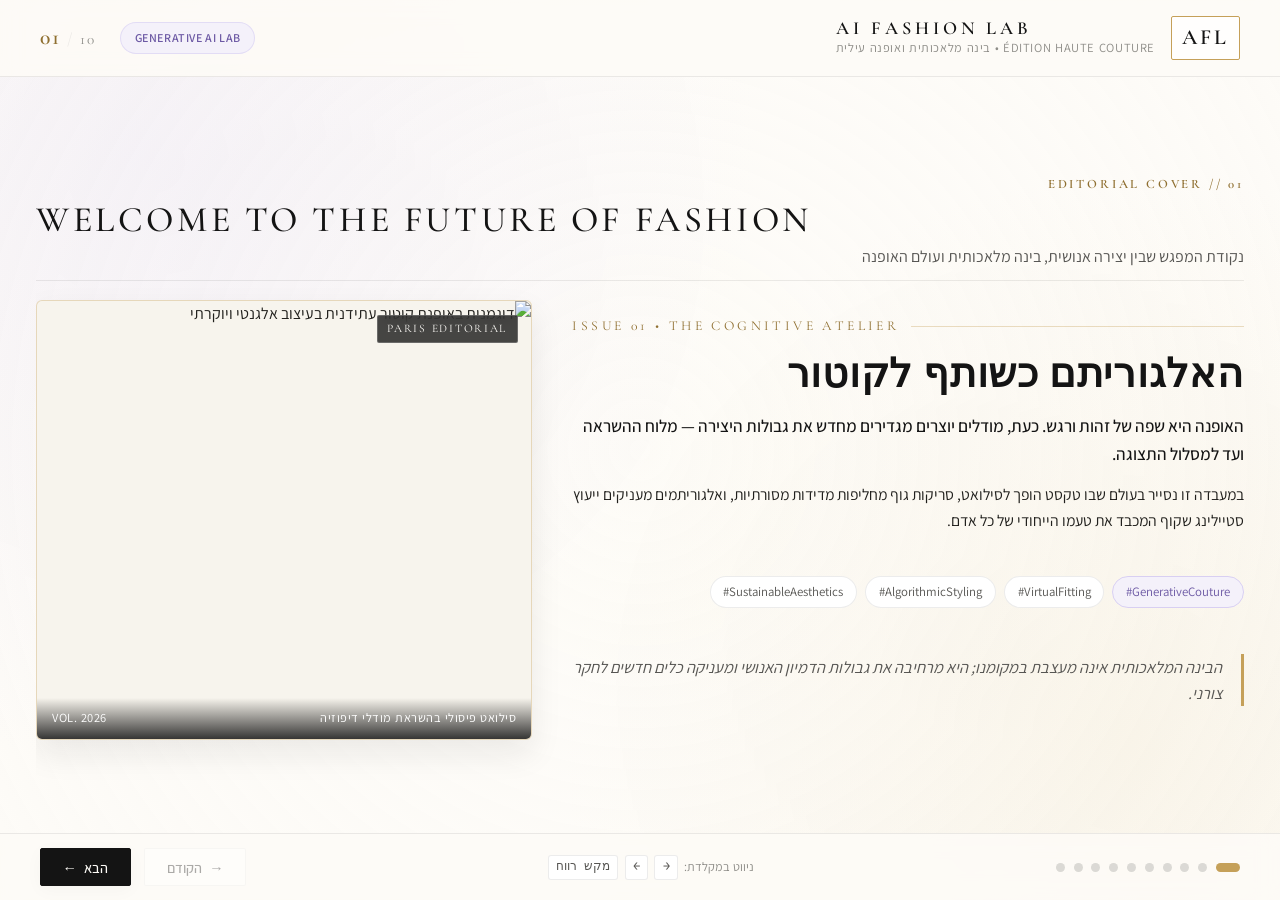
==== commit 2dbe3365: "feat: enhance visual storytelling, diverse magazine layouts, editorial imagery, and content accuracy" ====
--- a/index.html
+++ b/index.html
@@ -4,18 +4,18 @@
   <meta charset="UTF-8">
   <meta name="viewport" content="width=device-width, initial-scale=1.0">
   <title>AI Fashion Lab – The Future of Fashion and Artificial Intelligence</title>
-  <meta name="description" content="מצגת אינטראקטיבית וחינוכית החוקרת את נקודת המפגש שבין בינה מלאכותית, אופנה עילית, סטיילינג אישי וקיימות.">
+  <meta name="description" content="מגזין אינטראקטיבי החוקר את מפגש הפסגה בין קוטור עילי, בינה מלאכותית יוצרת, סטיילינג אלגוריתמי וקיימות.">
   
-  <!-- Google Fonts: Editorial Serif + Modern Hebrew Typography -->
+  <!-- Google Fonts: High-Fashion Serif & Hebrew Typography -->
   <link rel="preconnect" href="https://fonts.googleapis.com">
   <link rel="preconnect" href="https://fonts.gstatic.com" crossorigin>
-  <link href="https://fonts.googleapis.com/css2?family=Assistant:wght@300;400;500;600;700&family=Cormorant+Garamond:ital,wght@0,400;0,600;0,700;1,400&family=Heebo:wght@300;400;500;700&family=JetBrains+Mono:wght@400;500&family=Playfair+Display:ital,wght@0,500;0,700;1,400&display=swap" rel="stylesheet">
+  <link href="https://fonts.googleapis.com/css2?family=Assistant:wght@300;400;500;600;700&family=Cormorant+Garamond:ital,wght@0,400;0,500;0,600;0,700;1,400&family=Heebo:wght@300;400;500;700&family=JetBrains+Mono:wght@400;500&family=Playfair+Display:ital,wght@0,500;0,600;1,400&display=swap" rel="stylesheet">
   
   <!-- Stylesheet -->
   <link rel="stylesheet" href="css/style.css">
 </head>
 <body>
-  <!-- Editorial Canvas Background -->
+  <!-- Editorial Atmospheric Canvas -->
   <div class="editorial-canvas" aria-hidden="true"></div>
 
   <!-- Application Shell -->
@@ -27,7 +27,7 @@
         <span class="brand-monogram">AFL</span>
         <div class="brand-details">
           <h1 class="brand-title" dir="ltr">AI FASHION LAB</h1>
-          <span class="brand-edition">מהדורת בינה מלאכותית יוצרת &bull; אקדמיה וחדשנות</span>
+          <span class="brand-edition">ÉDITION HAUTE COUTURE &bull; בינה מלאכותית ואופנה עילית</span>
         </div>
       </div>
 
@@ -47,254 +47,372 @@
         <div class="slide-deck" id="slide-deck">
 
           <!-- =================================================================
-               SLIDE 01: Welcome to the Future of Fashion
+               SLIDE 01: Hero Magazine Cover Spread
                ================================================================= -->
           <section class="slide active" id="slide-1" data-title="Welcome to the Future of Fashion">
             <div class="slide-header">
-              <span class="slide-tag">01 // Editorial Introduction</span>
+              <span class="slide-tag">01 // Editorial Cover</span>
               <h2 class="slide-title-en" dir="ltr">WELCOME TO THE FUTURE OF FASHION</h2>
               <p class="slide-subtitle-he">נקודת המפגש שבין יצירה אנושית, בינה מלאכותית ועולם האופנה</p>
             </div>
             
-            <div class="editorial-grid wide-start">
-              <div class="editorial-text">
-                <p class="editorial-lead">
-                  האופנה תמיד שיקפה את רוח התקופה — כעת היא פוגשת את המהפכה הטכנולוגית העמוקה ביותר של המאה ה-21.
-                </p>
-                <p>
-                  בינה מלאכותית יוצרת (Generative AI) כבר אינה רק כלי אוטומציה טכני, אלא שותפה ליצירה (Co-Creator) המאתגרת את גבולות הדמיון, עיצוב הבגד, חוויית ההתאמה האישית והשמירה על משאבי כדור הארץ.
-                </p>
-                <p>
-                  במעבדה זו נחקור כיצד אלגוריתמים הופכים סקיצות לקולקציות מרהיבות, כיצד חדרי הלבשה וירטואליים משנים את הצרכנות, ונתנסה בסטודיו אינטראקטיבי המשלב תלת-ממד ומנוע המלצות שקוף מבוסס פייתון.
-                </p>
+            <div class="layout-hero-cover">
+              <div class="hero-statement-box">
+                <div class="hero-issue-stamp" dir="ltr">ISSUE 01 &bull; THE COGNITIVE ATELIER</div>
+                <h3 class="hero-headline">האלגוריתם כשותף לקוטור</h3>
+                <div class="editorial-text">
+                  <p class="editorial-lead">
+                    האופנה היא שפה של זהות ורגש. כעת, מודלים יוצרים מגדירים מחדש את גבולות היצירה — מלוח ההשראה ועד למסלול התצוגה.
+                  </p>
+                  <p>
+                    במעבדה זו נסייר בעולם שבו טקסט הופך לסילואט, סריקות גוף מחליפות מדידות מסורתיות, ואלגוריתמים מעניקים ייעוץ סטיילינג שקוף המכבד את טעמו הייחודי של כל אדם.
+                  </p>
+                </div>
+
                 <div class="pill-list">
-                  <span class="pill">דיפוזיה וקונספטואליזציה</span>
-                  <span class="pill">התאמה אישית והבנת צבע</span>
-                  <span class="pill">חדר הלבשה וירטואלי</span>
-                  <span class="pill">קיימות מונעת נתונים</span>
-                </div>
-              </div>
-
-              <div class="visual-frame">
-                <svg class="visual-silhouette" viewBox="0 0 100 160" fill="none" xmlns="http://www.w3.org/2000/svg">
-                  <path d="M50 15 C45 28, 40 38, 32 45 C28 48, 22 55, 25 72 C27 82, 33 88, 36 100 C40 114, 30 145, 20 155 L80 155 C70 145, 60 114, 64 100 C67 88, 73 82, 75 72 C78 55, 72 48, 68 45 C60 38, 55 28, 50 15 Z" stroke="#C5A059" stroke-width="1.8" fill="rgba(216, 207, 242, 0.15)"/>
-                  <circle cx="50" cy="12" r="6" stroke="#C5A059" stroke-width="1.5" fill="none"/>
-                  <path d="M36 58 C45 64, 55 64, 64 58" stroke="#C5A059" stroke-width="1.2" stroke-dasharray="2 2"/>
-                  <path d="M34 95 C45 102, 55 102, 66 95" stroke="#C5A059" stroke-width="1.2" stroke-dasharray="2 2"/>
-                </svg>
-                <span class="visual-caption" dir="ltr">HAUTE COUTURE DIGITALIS &bull; VOL. I</span>
-              </div>
-            </div>
-          </section>
-
-          <!-- =================================================================
-               SLIDE 02: From Sketch to Algorithm
+                  <span class="pill hashtag active">#GenerativeCouture</span>
+                  <span class="pill hashtag">#VirtualFitting</span>
+                  <span class="pill hashtag">#AlgorithmicStyling</span>
+                  <span class="pill hashtag">#SustainableAesthetics</span>
+                </div>
+
+                <div class="editorial-quote">
+                  הבינה המלאכותית אינה מעצבת במקומנו; היא מרחיבה את גבולות הדמיון האנושי ומעניקה כלים חדשים לחקר צורני.
+                </div>
+              </div>
+
+              <div class="editorial-image-frame hero-portrait-frame">
+                <img src="https://images.unsplash.com/photo-1566174053879-31528523f8ae?auto=format&fit=crop&w=1000&q=80" 
+                     alt="דוגמנית באופנת קוטור עתידנית בעיצוב אלגנטי ויוקרתי" 
+                     loading="eager">
+                <span class="image-overlay-badge" dir="ltr">PARIS EDITORIAL</span>
+                <div class="image-caption">
+                  <span>סילואט פיסולי בהשראת מודלי דיפוזיה</span>
+                  <span dir="ltr">VOL. 2026</span>
+                </div>
+              </div>
+            </div>
+          </section>
+
+          <!-- =================================================================
+               SLIDE 02: Side-by-Side Visual Transformation Pipeline
                ================================================================= -->
           <section class="slide" id="slide-2" data-title="From Sketch to Algorithm">
             <div class="slide-header">
-              <span class="slide-tag">02 // Generative Concept Design</span>
+              <span class="slide-tag">02 // The Creative Pipeline</span>
               <h2 class="slide-title-en" dir="ltr">FROM SKETCH TO ALGORITHM</h2>
               <p class="slide-subtitle-he">האבולוציה של הרישום: ממחברת המעצב למודלי דיפוזיה והנחיות טקסט</p>
             </div>
             
-            <div class="editorial-grid">
-              <div class="editorial-text">
-                <p class="editorial-lead">
-                  בעבר, קולקציית אופנה החלה תמיד בלוחות השראה (Moodboards) ואינספור שעות של רישום ידני. כיום, מודלי בינה מלאכותית מאיצים את שלב החקר הרעיוני ומאפשרים למעצבים להמחיש השראות מורכבות תוך שניות.
-                </p>
-                <p>
-                  באמצעות מודלי דיפוזיה (Diffusion Models) כמו Stable Diffusion ו-Midjourney, מעצבים מזינים הנחיות טקסטואליות המגדירות סוגי אריג, שקיפויות, תאורה וגזרות גיאומטריות.
-                </p>
-                <div class="editorial-quote">
-                  "הפרומפט הפך לסוג חדש של מכחול: הוא אינו מחליף את החזון, אלא מאפשר לבחון מאות וריאציות של סילואט בתוך דקות."
-                </div>
-              </div>
-
-              <div class="card-deck">
-                <div class="editorial-card">
-                  <div class="card-num">01</div>
-                  <h3 class="card-title">Prompt-to-Garment</h3>
-                  <p class="card-desc">תרגום תיאורים עשירים על נפילת בד, טקסטורות משי או קפלי אוריגמי לקונספטים חזותיים בעלי עומק צבע עשיר.</p>
-                </div>
-                <div class="editorial-card">
-                  <div class="card-num">02</div>
-                  <h3 class="card-title">ControlNet & דיוק מבני</h3>
-                  <p class="card-desc">שמירה על גבולות גוף מדויקים וקווי מתאר מוגדרים היטב, ללא העיוותים שאפיינו מודלים גנרטיביים מוקדמים.</p>
-                </div>
-                <div class="editorial-card">
-                  <div class="card-num">03</div>
-                  <h3 class="card-title">איטרציה מואצת</h3>
-                  <p class="card-desc">מעבר מהיר בין לוחות צבעים ועונות שנה בלחיצת כפתור, המאפשר לבחון התאמה לקולקציה לפני ייצור דגם פיזי יקר.</p>
-                </div>
-              </div>
-            </div>
-          </section>
-
-          <!-- =================================================================
-               SLIDE 03: Can AI Be a Fashion Designer?
+            <div class="layout-transformation">
+              <!-- Stage 1: Hand Craft & Atelier -->
+              <div class="transform-stage-card">
+                <div>
+                  <span class="stage-badge">שלב 1: השראה ורישום</span>
+                  <h3 style="font-size: 1.05rem; margin-bottom: 0.35rem;">סקיצת היד המסורתית</h3>
+                  <p style="font-size: 0.88rem; color: var(--text-secondary);">
+                    המעצב מגבש שפה חזותית, דגימות בדי משי ומתווה גיאומטרי ראשוני.
+                  </p>
+                </div>
+                <div class="stage-image-thumb">
+                  <img src="https://images.unsplash.com/photo-1558769132-cb1aea458c5e?auto=format&fit=crop&w=800&q=80" 
+                       alt="סטודיו עיצוב אופנה ובדים" loading="lazy">
+                </div>
+                <div class="pill-list" style="margin: 0;">
+                  <span class="pill">דפי סקיצה</span>
+                  <span class="pill">דגימות טקסטיל</span>
+                </div>
+              </div>
+
+              <!-- Stage 2: Prompt & Diffusion Logic -->
+              <div class="transform-stage-card" style="border-color: var(--accent-gold); background: #FAF7F0;">
+                <div>
+                  <span class="stage-badge" style="color: var(--accent-gold-dark);">שלב 2: סינתזה דיגיטלית</span>
+                  <h3 style="font-size: 1.05rem; margin-bottom: 0.35rem;">תרגום לפרומפט ומבנה</h3>
+                  <p style="font-size: 0.88rem; color: var(--text-secondary);">
+                    מודלי דיפוזיה מפרשים את הטקסט ומייצרים עשרות איטרציות חזותיות בדקות.
+                  </p>
+                </div>
+                
+                <div class="prompt-code-box">
+                  <span class="prompt-token">prompt:</span> "Structural ivory evening gown, pleated silk satin, ambient soft runway glow, haute couture aesthetic --ar 3:4"
+                </div>
+
+                <div style="font-size: 0.82rem; color: var(--text-secondary); line-height: 1.5;">
+                  <strong>ControlNet:</strong> כובל את המודל הגנרטיבי לקווי המתאר המדויקים של גוף האדם, למניעת עיוותים אנטומיים.
+                </div>
+              </div>
+
+              <!-- Stage 3: The Synthesized Concept -->
+              <div class="transform-stage-card">
+                <div>
+                  <span class="stage-badge">שלב 3: חזון פוטוריאליסטי</span>
+                  <h3 style="font-size: 1.05rem; margin-bottom: 0.35rem;">בחינת קונספט מיידית</h3>
+                  <p style="font-size: 0.88rem; color: var(--text-secondary);">
+                    המחשת נפילת הבד, השתקפות האור והצבעוניות לפני גזירת סנטימטר אחד של בד פיזי.
+                  </p>
+                </div>
+                <div class="stage-image-thumb">
+                  <img src="https://images.unsplash.com/photo-1490481651871-ab68de25d43d?auto=format&fit=crop&w=800&q=80" 
+                       alt="קונספט אופנה דיגיטלי בגווני שנהב ושמפניה" loading="lazy">
+                </div>
+                <div class="pill-list" style="margin: 0;">
+                  <span class="pill">דימות מהיר</span>
+                  <span class="pill">חיסכון במשאבים</span>
+                </div>
+              </div>
+            </div>
+          </section>
+
+          <!-- =================================================================
+               SLIDE 03: Editorial Debate Journal Spread
                ================================================================= -->
           <section class="slide" id="slide-3" data-title="Can AI Be a Fashion Designer?">
             <div class="slide-header">
-              <span class="slide-tag">03 // Creative Debate & Copyright</span>
+              <span class="slide-tag">03 // The Editorial Debate</span>
               <h2 class="slide-title-en" dir="ltr">CAN AI BE A FASHION DESIGNER?</h2>
               <p class="slide-subtitle-he">יצירתיות אלגוריתמית, זכויות יוצרים ושאלת המקוריות בעידן הדיגיטלי</p>
             </div>
             
-            <div class="editorial-grid wide-start">
-              <div class="editorial-text">
+            <div class="layout-debate">
+              <div>
                 <p class="editorial-lead">
-                  האם מכונה המסוגלת לסנתז מיליוני תמונות מההיסטוריה של האופנה יכולה להיקרא "מעצבת"? שאלה זו מסעירה כיום את עולם האופנה העולמי.
-                </p>
-                <p>
-                  מצד אחד, מודלי AI אינם "מרגישים" את הבד ואינם חווים את התרבות שמתוכה צומחת אופנה חדשה; הם מזהים תבניות סטטיסטיות מתוך נתוני העבר. מצד שני, הם מייצרים שילובים מפתיעים ובלתי-צפויים המאתגרים מעצבים מנוסים לחשוב מחוץ לקופסה.
-                </p>
-                <p>
-                  בד בבד עולה סוגיית הקניין הרוחני: מודלים אומנו על עבודותיהם של מעצבים היסטוריים ועכשוויים. מי הבעלים החוקי של בגד שנוצר בידי אלגוריתם — המעצב, יוצר האלגוריתם, או שמא היצירה שייכת לנחלת הכלל?
-                </p>
-              </div>
-
-              <div class="card-deck" style="grid-template-columns: 1fr;">
-                <div class="editorial-card">
-                  <div class="card-num" dir="ltr">COLLABORATION VS REPLACEMENT</div>
-                  <h3 class="card-title">שותפות ולא החלפה</h3>
-                  <p class="card-desc">
-                    הקונצנזוס המתגבש בבתי האופנה המובילים הוא שהבינה המלאכותית פועלת כמגבר יצירתי: האדם מוביל את הסיפור, הרגש והטעם, בעוד האלגוריתם מרחיב את מנעד האפשרויות הוויזואליות.
-                  </p>
-                </div>
-                <div class="editorial-card">
-                  <div class="card-num" dir="ltr">THE LEGAL PUZZLE</div>
-                  <h3 class="card-title">אתגר זכויות היוצרים</h3>
-                  <p class="card-desc">
-                    היעדר הגנה מובהקת על תוצרים שנוצרו בלעדית על ידי AI דוחף מעצבים לשלב טכניקות מסורתיות, רישום ידני ומגע אנושי המעניקים תוקף משפטי וערך אספני ייחודי.
-                  </p>
-                </div>
-              </div>
-            </div>
-          </section>
-
-          <!-- =================================================================
-               SLIDE 04: Your Personal AI Stylist
+                  האם מכונה המזהה דפוסים סטטיסטיים מתוך מיליוני תמונות עבר יכולה להיחשב כ"מעצבת", או שמא היא רק מסנתזת זיכרון קולקטיבי?
+                </p>
+
+                <div class="debate-panels">
+                  <!-- Side A -->
+                  <div class="debate-card ai-side">
+                    <span class="debate-tag" dir="ltr">ALGORITHMIC SYNTHESIS</span>
+                    <h3 class="debate-title">האלגוריתם כמוזה אינסופית</h3>
+                    <ul class="debate-points">
+                      <li><strong>חציית זמנים:</strong> מיזוג השפעות מתקופת הבארוק עם סילואטים עתידניים בהינף מקלדת.</li>
+                      <li><strong>שבירת מחסומים:</strong> גילוי צירופי גזרות ובדים שמעצב אנושי לא היה מעלה על דעתו.</li>
+                    </ul>
+                  </div>
+
+                  <!-- Side B -->
+                  <div class="debate-card human-side">
+                    <span class="debate-tag" dir="ltr">HUMAN AUTHORSHIP</span>
+                    <h3 class="debate-title">המגע האנושי והחוק</h3>
+                    <ul class="debate-points">
+                      <li><strong>מעמד משפטי:</strong> משרדי זכויות יוצרים אינם מכירים בבעלות על תוצרים ללא מעורבות אנושית מהותית.</li>
+                      <li><strong>רגש וכוונה:</strong> היצירה נולדת מתוך הקשר תרבותי ואמפתיה — תכונות שלמכונה אין.</li>
+                    </ul>
+                  </div>
+                </div>
+
+                <div class="reality-check-banner">
+                  <strong>מציאות התעשייה:</strong>
+                  בתי אופנה מובילים אינם מוסרים את המושכות ל-AI; הם רותמים אותה ככלי סיעור מוחות (Ideation Tool), כאשר ההחלטה העיצובית הסופית נשארת בידי המנהל האמנותי.
+                </div>
+              </div>
+
+              <div class="editorial-image-frame debate-visual-frame">
+                <img src="https://images.unsplash.com/photo-1502716119720-b23a93e5fe1b?auto=format&fit=crop&w=800&q=80" 
+                     alt="שמלת קוטור דרמטית בעיצוב אדריכלי" loading="lazy">
+                <span class="image-overlay-badge" dir="ltr">AVANT-GARDE DISCOURSE</span>
+                <div class="image-caption">
+                  <span>חדשנות אלגוריתמית על מסלול התצוגה</span>
+                  <span dir="ltr">HAUTE COUTURE DEBATE</span>
+                </div>
+              </div>
+            </div>
+          </section>
+
+          <!-- =================================================================
+               SLIDE 04: Lookbook & Stylist Atelier Grid
                ================================================================= -->
           <section class="slide" id="slide-4" data-title="Your Personal AI Stylist">
             <div class="slide-header">
               <span class="slide-tag">04 // Hyper-Personalization</span>
               <h2 class="slide-title-en" dir="ltr">YOUR PERSONAL AI STYLIST</h2>
-              <p class="slide-subtitle-he">התאמה אישית חכמה: מחוויית קנייה המונית לייעוץ סטיילינג אישי</p>
-            </div>
-            
-            <div class="editorial-grid">
-              <div class="editorial-text">
-                <p class="editorial-lead">
-                  שירותי סטיילינג אישי היו שמורים בעבר לאליטה מצומצמת. כיום, מודלי שפה רב-מודאליים (Multimodal AI) מביאים את החוויה הזו לכל צרכן.
-                </p>
-                <p>
-                  האלגוריתם מסוגל "לראות" תמונות של המלתחה הקיימת, לנתח את גווני העור והשיער לצורך התאמת צבעים עונתית (Seasonal Color Palette), ולהציע שילובים מותאמים לפי סוג האירוע, תחזית מזג האוויר והעדפות נוחות אישיות.
-                </p>
-                <div class="editorial-quote">
-                  "במקום לגלול בין אינסוף עמודים באתר מסחר, הצרכן מנהל שיחה עם סטייליסט שמכיר את הטעם הייחודי שלו ומציע פריטים מדויקים."
-                </div>
-              </div>
-
-              <div class="card-deck">
-                <div class="editorial-card">
-                  <div class="card-num">01</div>
-                  <h3 class="card-title">הרמוניה והתאמת צבעים</h3>
-                  <p class="card-desc">ניתוח גווני בסיס, צבעי קונטרסט ופלטות משלימות כדי להבטיח מראה מגובש ומחמיא לכל גוון עור.</p>
-                </div>
-                <div class="editorial-card">
-                  <div class="card-num">02</div>
-                  <h3 class="card-title">ניהול מלתחה חכמה</h3>
-                  <p class="card-desc">שילוב פריטים חדשים עם בגדים שכבר קיימים בארון, במטרה למקסם את השימוש בבגדים קיימים ולמנוע רכישות מיותרות.</p>
-                </div>
-                <div class="editorial-card">
-                  <div class="card-num">03</div>
-                  <h3 class="card-title">התאמה תלוית הקשר</h3>
-                  <p class="card-desc">המלצות דינמיות המשתנות לפי קוד לבוש: מאירוע ערב רשמי ועד לבוש יומיומי מוקפד לפגישות עבודה.</p>
-                </div>
-              </div>
-            </div>
-          </section>
-
-          <!-- =================================================================
-               SLIDE 05: The Virtual Fitting Room
+              <p class="slide-subtitle-he">התאמה אישית חכמה: מחוויית קנייה המונית לייעוץ סטיילינג מותאם</p>
+            </div>
+            
+            <div class="layout-lookbook">
+              <!-- Visual Lookbook Side -->
+              <div class="lookbook-moodboard">
+                <div class="editorial-image-frame moodboard-feature">
+                  <img src="https://images.unsplash.com/photo-1490481651871-ab68de25d43d?auto=format&fit=crop&w=800&q=80" 
+                       alt="לוק מינימליסטי יוקרתי בגווני בז' ושמפניה" loading="lazy">
+                  <span class="image-overlay-badge" dir="ltr">CURATED CAPSULE</span>
+                </div>
+
+                <div class="swatch-strip">
+                  <span class="swatch-title">פלטת הרמוניה:</span>
+                  <span class="swatch-dot" style="background-color: #FDFBF7;" title="Ivory Cream"></span>
+                  <span class="swatch-dot" style="background-color: #C5A059;" title="Champagne Gold"></span>
+                  <span class="swatch-dot" style="background-color: #D8CFF2;" title="Soft Lilac"></span>
+                  <span class="swatch-dot" style="background-color: #141414;" title="Obsidian Noir"></span>
+                </div>
+              </div>
+
+              <!-- Stylist Diagnosis Pane -->
+              <div class="stylist-breakdown-card">
+                <div style="display: flex; justify-content: space-between; align-items: center; margin-bottom: 0.75rem;">
+                  <span class="slide-tag" style="margin: 0;">AI STYLIST DOSSIER</span>
+                  <span style="font-size: 0.8rem; color: var(--accent-gold-dark); font-weight: 600;">התאמה: 96%</span>
+                </div>
+
+                <h3 style="font-size: 1.15rem; color: var(--text-noir); margin-bottom: 0.5rem;">
+                  פרופיל אסתטי: מינימליזם פיסולי
+                </h3>
+
+                <p style="font-size: 0.92rem; color: var(--text-secondary); margin-bottom: 1rem;">
+                  מודלי שפה רב-מודאליים (Multimodal LLMs) משלבים ראייה ממוחשבת לניתוח גווני עור וקפלי לבוש עם הבנת הקשר חברתי, מזג אוויר וקוד הלבוש הנדרש.
+                </p>
+
+                <div style="display: flex; flex-direction: column; gap: 0.5rem; font-size: 0.88rem;">
+                  <div style="background: var(--bg-alabaster); padding: 0.5rem 0.8rem; border-radius: 4px; display: flex; justify-content: space-between;">
+                    <span>הרמוניה עונתית:</span>
+                    <strong>גווני סתיו רכים וזהב חם</strong>
+                  </div>
+                  <div style="background: var(--bg-alabaster); padding: 0.5rem 0.8rem; border-radius: 4px; display: flex; justify-content: space-between;">
+                    <span>סילואט מומלץ:</span>
+                    <strong>קווים נקיים עם נפילה זורמת</strong>
+                  </div>
+                  <div style="background: var(--bg-alabaster); padding: 0.5rem 0.8rem; border-radius: 4px; display: flex; justify-content: space-between;">
+                    <span>אירוע יעד:</span>
+                    <strong>קוקטייל גלריה / אירוע מקצועי</strong>
+                  </div>
+                </div>
+              </div>
+            </div>
+          </section>
+
+          <!-- =================================================================
+               SLIDE 05: VTON 3-Stage Pipeline with Reality Check
                ================================================================= -->
           <section class="slide" id="slide-5" data-title="The Virtual Fitting Room">
             <div class="slide-header">
-              <span class="slide-tag">05 // Virtual Try-On Technologies</span>
+              <span class="slide-tag">05 // Virtual Try-On Pipeline</span>
               <h2 class="slide-title-en" dir="ltr">THE VIRTUAL FITTING ROOM</h2>
               <p class="slide-subtitle-he">חדר הלבשה וירטואלי: סריקות גוף, טכנולוגיית VTON ופיזיקת טקסטיל</p>
             </div>
             
-            <div class="editorial-grid wide-start">
-              <div class="editorial-text">
+            <div class="layout-vton">
+              <div>
                 <p class="editorial-lead">
-                  אחד האתגרים הגדולים ביותר במסחר אופנה דיגיטלי הוא חוסר הוודאות לגבי התאמת הבגד לגוף והאופן שבו הבד ייפול על הקימורים.
-                </p>
-                <p>
-                  רשתות ניסוי וירטואלי (Virtual Try-On Networks - VTON) והדמיות תלת-ממד מתקדמות מגשרות על הפער הזה: הן מנתחות את מבנה הגוף, ומעוותות בצורה מציאותית את דגם הבגד כך שייראה בדיוק כפי שיונח על האדם במציאות.
-                </p>
-                <p>
-                  מעבר לחוויית הקנייה הנוחה, מדובר בפתרון בעל השפעה סביבתית עצומה — צמצום החזרות מוצרים מפחית פליטות פחמן ממשלוחים כפולים ומונע שחיקה של פריטי לבוש.
-                </p>
-              </div>
-
-              <div class="visual-frame">
-                <div class="card-deck" style="width: 100%; grid-template-columns: 1fr; gap: 0.8rem; margin: 0;">
-                  <div class="editorial-card" style="padding: 1rem;">
-                    <strong style="color: var(--accent-gold-dark);">שלב 1: מיפוי גוף ותנוחה</strong>
-                    <p style="font-size: 0.85rem; color: var(--text-secondary); margin-top: 0.25rem;">זיהוי נקודות ציון גופניות וסריקת תלת-ממד מדויקת של מבנה הגוף.</p>
-                  </div>
-                  <div class="editorial-card" style="padding: 1rem;">
-                    <strong style="color: var(--accent-gold-dark);">שלב 2: עיוות גיאומטרי והדמיית בד</strong>
-                    <p style="font-size: 0.85rem; color: var(--text-secondary); margin-top: 0.25rem;">התאמת הבגד לפיזיקת הטקסטיל: כבידה, מתיחה, קיפול ונפילת משי או צמר.</p>
-                  </div>
-                  <div class="editorial-card" style="padding: 1rem;">
-                    <strong style="color: var(--accent-gold-dark);">שלב 3: מיזוג תאורה וצללים</strong>
-                    <p style="font-size: 0.85rem; color: var(--text-secondary); margin-top: 0.25rem;">מיזוג פוטוריאליסטי של תאורת החדר, הצללות טבעיות והשתקפויות סיבים.</p>
-                  </div>
-                </div>
-                <span class="visual-caption" dir="ltr">VTON THREE-STAGE NEURAL PIPELINE</span>
-              </div>
-            </div>
-          </section>
-
-          <!-- =================================================================
-               SLIDE 06: Design Your Digital Look (Interactive 3D Studio Placeholder)
+                  כיצד אלגוריתם מניח פריט לבוש דו-ממדי על גוף אנושי בתנועה? תהליך ה-Virtual Try-On (VTON) מתבצע בשלושה שלבים מדויקים:
+                </p>
+
+                <div class="vton-pipeline-steps">
+                  <div class="step-card">
+                    <span class="step-number">01</span>
+                    <div class="step-info">
+                      <h4>מיפוי גוף ותנוחה (DensePose & Keypoints)</h4>
+                      <p>זיהוי נקודות המפרקים, גבולות הסילואט והכיוון המרחבי של הגוף מתוך תמונה רגילה.</p>
+                    </div>
+                  </div>
+
+                  <div class="step-card">
+                    <span class="step-number">02</span>
+                    <div class="step-info">
+                      <h4>עיוות גיאומטרי מותאם (Garment Warping)</h4>
+                      <p>התאמת הבגד לפרופורציות הגוף תוך סימולציה של מתח הבד, קיפולים ונפילה טבעית.</p>
+                    </div>
+                  </div>
+
+                  <div class="step-card">
+                    <span class="step-number">03</span>
+                    <div class="step-info">
+                      <h4>מיזוג פוטוריאליסטי ותאורה (Neural Blending)</h4>
+                      <p>השתלת הבד עם התאמת צללים טבעיים, מגע סיבים והשתקפויות אור מהסביבה.</p>
+                    </div>
+                  </div>
+                </div>
+
+                <div class="reality-check-banner">
+                  <strong>מגבלות טכנולוגיות נוכחיות:</strong>
+                  למרות ההתקדמות המרשימה, רשתות VTON עדיין מתקשות בדימוי מדויק של שקיפויות עדינות (תחרה, שיפון), פיזיקה של בדים בתנועה חדה, והתאמה מדויקת למידות גוף מגוונות שאינן סטנדרטיות.
+                </div>
+              </div>
+
+              <div class="editorial-image-frame vton-visual-frame">
+                <img src="https://images.unsplash.com/photo-1539109136881-3be0616acf4b?auto=format&fit=crop&w=800&q=80" 
+                     alt="סילואט אופנה עירוני מוקפד" loading="lazy">
+                <span class="image-overlay-badge" dir="ltr">VTON MAPPING</span>
+                <div class="image-caption">
+                  <span>מיפוי תלת-ממדי של התאמת בגד דיגיטלית</span>
+                  <span dir="ltr">TECH LAB</span>
+                </div>
+              </div>
+            </div>
+          </section>
+
+          <!-- =================================================================
+               SLIDE 06: Design Your Digital Look (3D Studio Workspace)
                ================================================================= -->
           <section class="slide" id="slide-6" data-title="Design Your Digital Look">
             <div class="slide-header">
-              <span class="slide-tag">06 // Interactive 3D Studio</span>
+              <span class="slide-tag">06 // 3D Studio Preview</span>
               <h2 class="slide-title-en" dir="ltr">DESIGN YOUR DIGITAL LOOK</h2>
               <p class="slide-subtitle-he">סטודיו אינטראקטיבי: התאמה אישית של פריט אופנה בתלת-ממד</p>
             </div>
             
-            <div class="placeholder-studio">
-              <span class="placeholder-badge">Milestone 2 Component Preview</span>
-              <div class="placeholder-icon">&#9671;</div>
-              <h3 class="placeholder-title">3D Digital Garment Customizer</h3>
-              <p class="placeholder-desc">
-                כאן יוטמע סטודיו תלת-ממד אינטראקטיבי מבוסס Three.js שיאפשר למשתמש לבחון בגד קוטור דיגיטלי, לסובב אותו במרחב 360 מעלות, להחליף גזרות, סוגי בדים (משי, קטיפה, כותנה) ולשנות פלטות צבעים יוקרתיות בזמן אמת.
-              </p>
-              
-              <!-- Mock Controls to illustrate functionality -->
-              <div class="placeholder-controls-mock" aria-hidden="true">
-                <span class="mock-btn">&#9679; זהב שמפניה</span>
-                <span class="mock-btn">&#9679; לילך מעודן</span>
-                <span class="mock-btn">&#9679; שחור אובסידיאן</span>
-                <span class="mock-btn">&#9679; לבן שנהב</span>
-                <span class="mock-btn">&#9633; משי מבריק</span>
-                <span class="mock-btn">&#8635; סיבוב 3D</span>
-              </div>
-
-              <div class="simulation-boundary-banner">
-                <strong>הערת שקיפות לימודית:</strong>
-                המודל התלת-ממדי שיוטמע באבן הדרך הבאה ממחיש את הממשק החזותי של עולם האופנה הדיגיטלי (Digital Haute Couture) באמצעות WebGL, ומאפשר התנסות ישירה בבחירת סגנון אישי.
-              </div>
-            </div>
-          </section>
-
-          <!-- =================================================================
-               SLIDE 07: The Smart Fashion Engine (Python / Pyodide Placeholder)
+            <div class="layout-studio-stage">
+              <div class="studio-canvas-mockup">
+                <span class="badge-academic" style="background: rgba(197, 160, 89, 0.15); color: var(--accent-gold-dark); border-color: var(--accent-gold);">
+                  Milestone 2 Component Preview &bull; Three.js WebGL
+                </span>
+
+                <!-- Stylized 3D Mannequin Vector Graphic -->
+                <svg class="studio-canvas-graphic" viewBox="0 0 100 160" fill="none" xmlns="http://www.w3.org/2000/svg">
+                  <!-- Pedestal -->
+                  <ellipse cx="50" cy="152" rx="35" ry="6" stroke="#C5A059" stroke-width="1.2" fill="rgba(197, 160, 89, 0.1)"/>
+                  <line x1="50" y1="130" x2="50" y2="152" stroke="#C5A059" stroke-width="1.5"/>
+                  
+                  <!-- Couture Dress Silhouette -->
+                  <path d="M42 22 C44 32, 38 42, 30 52 C26 56, 22 66, 26 80 C30 92, 38 98, 38 110 C38 125, 25 135, 18 140 L82 140 C75 135, 62 125, 62 110 C62 98, 70 92, 74 80 C78 66, 74 56, 70 52 C62 42, 56 32, 58 22 Z" 
+                        fill="url(#goldGradient)" stroke="#C5A059" stroke-width="1.6"/>
+                  
+                  <!-- Neck & Torso Accents -->
+                  <ellipse cx="50" cy="20" rx="8" ry="4" stroke="#C5A059" stroke-width="1.4" fill="none"/>
+                  <path d="M34 65 Q50 72 66 65" stroke="#C5A059" stroke-width="1" stroke-dasharray="2 2"/>
+                  <path d="M30 100 Q50 110 70 100" stroke="#C5A059" stroke-width="1" stroke-dasharray="2 2"/>
+
+                  <defs>
+                    <linearGradient id="goldGradient" x1="0" y1="0" x2="100" y2="160" gradientUnits="userSpaceOnUse">
+                      <stop stop-color="#FAF6F0"/>
+                      <stop offset="0.5" stop-color="#E8D8B0"/>
+                      <stop offset="1" stop-color="#D8CFF2"/>
+                    </linearGradient>
+                  </defs>
+                </svg>
+
+                <h3 style="font-family: var(--font-editorial); font-size: 1.5rem; color: var(--text-noir); margin-bottom: 0.35rem;">
+                  Interactive 3D Garment Atelier
+                </h3>
+                <p style="font-size: 0.92rem; color: var(--text-secondary); max-width: 580px; text-align: center; line-height: 1.6;">
+                  באבן הדרך הבאה יוטמע כאן מודל תלת-ממדי חי ב-Three.js. המבקר יוכל לסובב את הדגם ב-360 מעלות, להחליף גזרות, סוגי בדים ולבחור צבעים בזמן אמת.
+                </p>
+
+                <!-- Interactive Toolbar Mockup -->
+                <div class="studio-toolbar">
+                  <div class="tool-group">
+                    <span class="tool-label">גזרה:</span>
+                    <span class="tool-pill active">Column Minimal</span>
+                    <span class="tool-pill">Avant-Garde</span>
+                  </div>
+                  <div class="tool-group">
+                    <span class="tool-label">גוון:</span>
+                    <span class="swatch-dot" style="background-color: #C5A059; width: 18px; height: 18px;"></span>
+                    <span class="swatch-dot" style="background-color: #D8CFF2; width: 18px; height: 18px;"></span>
+                    <span class="swatch-dot" style="background-color: #141414; width: 18px; height: 18px;"></span>
+                  </div>
+                  <div class="tool-group">
+                    <span class="tool-label">בד:</span>
+                    <span class="tool-pill active">משי בוהק</span>
+                    <span class="tool-pill">קטיפה</span>
+                  </div>
+                </div>
+              </div>
+            </div>
+          </section>
+
+          <!-- =================================================================
+               SLIDE 07: Bilingual Code Notebook Atelier Spread (Python Engine)
                ================================================================= -->
           <section class="slide" id="slide-7" data-title="The Smart Fashion Engine">
             <div class="slide-header">
@@ -303,154 +421,223 @@
               <p class="slide-subtitle-he">מנוע המלצות שקוף: אלגוריתם פייתון הרץ ישירות בדפדפן</p>
             </div>
             
-            <div class="placeholder-studio">
-              <span class="placeholder-badge" style="background-color: var(--accent-lilac-light); color: var(--accent-lilac-dark);">
-                Milestone 3 Component Preview &bull; Pyodide WASM
-              </span>
-              <div class="placeholder-icon" style="color: var(--accent-lilac-dark);">&#9881;</div>
-              <h3 class="placeholder-title">In-Browser Python Scoring Engine</h3>
-              <p class="placeholder-desc">
-                כאן יופעל מנוע חישוב אמיתי בשפת Python באמצעות Pyodide. המנוע יקבל את הבחירות של המבקר (סגנון אופנתי, פלטת צבעים, תקציב ואירוע), יחשב ציוני התאמה שקופים לחלוטין ויציג את קוד הפייתון שמבצע את החישוב בזמן אמת.
-              </p>
-
-              <!-- Mock Parameter Inputs -->
-              <div class="placeholder-controls-mock" aria-hidden="true">
-                <span class="mock-btn">סגנון: Minimalist Chic</span>
-                <span class="mock-btn">תקציב: Luxury Couture</span>
-                <span class="mock-btn">אירוע: Gala Evening</span>
-                <span class="mock-btn" style="background: var(--accent-gold-light); font-weight: 600;">&#9654; הרץ מנוע פייתון</span>
-              </div>
-
-              <div class="simulation-boundary-banner" style="border-inline-start-color: var(--accent-gold-dark);">
-                <strong>הבחנה לימודית חשובה:</strong>
-                בעוד שבתוכן המצגת מוסברות טכנולוגיות Deep Learning אמיתיות מהתעשייה (כגון מודלי דיפוזיה ו-VTON), מנוע ההמלצות בפרויקט זה מבוסס על מערכת כללים ושקלול ציונים (Rule-Based Matrix) הכתובה בפייתון, במטרה לאפשר שקיפות אלגוריתמית מלאה והבנה של תהליך קבלת ההחלטות.
-              </div>
-            </div>
-          </section>
-
-          <!-- =================================================================
-               SLIDE 08: Can AI Make Fashion More Sustainable?
+            <div class="layout-code-atelier">
+              <div>
+                <p class="editorial-lead">
+                  במקום "קופסה שחורה" עמומה, המערכת שלנו חושפת את מנגנון החישוב: קוד Python אמיתי שרץ בתוך הדפדפן באמצעות Pyodide (WebAssembly).
+                </p>
+                <p style="font-size: 0.92rem; color: var(--text-secondary); margin-bottom: 1rem;">
+                  המנוע מקבל את בחירות הסגנון, הצבעוניות והתקציב, ומבצע שקלול רב-קריטריוני שקוף לחלוטין.
+                </p>
+
+                <!-- Scoring Metric Mockups -->
+                <div class="scoring-metrics-mock">
+                  <div class="metric-pill">
+                    <span>התאמת סגנון (Style Fit)</span>
+                    <strong>+38 pts</strong>
+                  </div>
+                  <div class="metric-pill">
+                    <span>הרמוניה צבעונית (Color Palette)</span>
+                    <strong>+32 pts</strong>
+                  </div>
+                  <div class="metric-pill">
+                    <span>עמידה בתקציב (Budget Match)</span>
+                    <strong>+20 pts</strong>
+                  </div>
+                  <div class="metric-pill" style="border-color: var(--accent-gold);">
+                    <span>ציון משוקלל סופי</span>
+                    <strong style="color: var(--accent-gold-dark);">90 / 100</strong>
+                  </div>
+                </div>
+
+                <div class="reality-check-banner">
+                  <strong>הבחנה אקדמית חיונית:</strong>
+                  מנוע ההמלצות בפרויקט זה מדגים מערכת כללים דטרמיניסטית שקופה (Rule-Based Matrix), בניגוד לרשתות נוירונים עמוקות המניבות תוצאות מורכבות אך נטולות הסברתיות ישירה.
+                </div>
+              </div>
+
+              <!-- Interactive Code Notebook Mockup -->
+              <div class="code-notebook-frame">
+                <div class="notebook-header">
+                  <div class="notebook-tabs">
+                    <span class="notebook-tab">recommender.py</span>
+                  </div>
+                  <span class="notebook-status">Python 3.11 &bull; Pyodide WASM</span>
+                </div>
+                <div class="notebook-body">
+<pre><code><span class="code-comment"># AI Fashion Lab - Transparent Affinity Scorer</span>
+<span class="code-keyword">def</span> <span class="code-fn">evaluate_look</span>(profile, garment):
+    <span class="code-comment"># 1. Style Affinity Weight (40%)</span>
+    style_score = <span class="code-num">0.40</span> * match_style(profile.aesthetic, garment.style)
+    
+    <span class="code-comment"># 2. Color Palette Harmony (35%)</span>
+    color_score = <span class="code-num">0.35</span> * color_harmony(profile.palette, garment.tones)
+    
+    <span class="code-comment"># 3. Budget Alignment (25%)</span>
+    budget_score = <span class="code-num">0.25</span> * compute_tier(profile.budget, garment.price)
+    
+    total = style_score + color_score + budget_score
+    <span class="code-keyword">return</span> round(total * <span class="code-num">100</span>, <span class="code-num">1</span>)</code></pre>
+                </div>
+              </div>
+            </div>
+          </section>
+
+          <!-- =================================================================
+               SLIDE 08: Circular Eco-Fashion Horizontal Flow
                ================================================================= -->
           <section class="slide" id="slide-8" data-title="Can AI Make Fashion More Sustainable?">
             <div class="slide-header">
-              <span class="slide-tag">08 // Sustainability & Circularity</span>
+              <span class="slide-tag">08 // Sustainability & Efficiency</span>
               <h2 class="slide-title-en" dir="ltr">CAN AI MAKE FASHION MORE SUSTAINABLE?</h2>
               <p class="slide-subtitle-he">קיימות מונעת נתונים: הפחתת ייצור יתר וניהול משאבים אחראי</p>
             </div>
             
-            <div class="editorial-grid wide-start">
-              <div class="editorial-text">
-                <p class="editorial-lead">
-                  תעשיית האופנה היא אחת התעשיות בעלות טביעת הרגל הסביבתית המשמעותית ביותר, בעיקר עקב ייצור עודף (Overproduction) והשלכת בדים שלא נמכרו.
-                </p>
-                <p>
-                  בינה מלאכותית מציעה הזדמנות אמיתית לשינוי מבני: במקום לייצר מראש מיליוני פריטים על בסיס הערכות עיוורות, מודלים של חיזוי ביקושים מנתחים מגמות בזמן אמת ומאפשרים לעבור למודל של ייצור לפי דרישה (On-Demand Manufacturing).
-                </p>
-                <p>
-                  בנוסף, אלגוריתמים למיטוב גזרות מסייעים למעצבים להניח את חלקי הגזרה על יריעת הבד בצורה חכמה המצמצמת שאריות ופסולת גזירה למינימום האפשרי.
-                </p>
-              </div>
-
-              <div class="card-deck" style="grid-template-columns: 1fr;">
-                <div class="editorial-card">
-                  <div class="card-num">01</div>
-                  <h3 class="card-title">חיזוי ביקושים מדויק</h3>
-                  <p class="card-desc">התאמת היקף הייצור לרצונות האמיתיים של הקהל, מניעת עודפי מלאי והפחתת הצורך בהטמנת בגדים או שריפת עודפים.</p>
-                </div>
-                <div class="editorial-card">
-                  <div class="card-num">02</div>
-                  <h3 class="card-title">חיתוך גזרות אפס-פסולת (Zero-Waste)</h3>
-                  <p class="card-desc">אלגוריתמי אופטימיזציה גיאומטריים המסדרים את חלקי הבגד כמו פאזל ומנצלים את שטח הבד ביעילות מקסימלית.</p>
-                </div>
-                <div class="editorial-card">
-                  <div class="card-num">03</div>
-                  <h3 class="card-title">דגימות דיגיטליות במקום פיזיות</h3>
-                  <p class="card-desc">אישור עיצובים ובחינת נפילת בדים על מודלים וירטואליים, החוסך הטסה של עשרות דוגמאות פיזיות הלוך ושוב ממפעלים בעולם.</p>
-                </div>
-              </div>
-            </div>
-          </section>
-
-          <!-- =================================================================
-               SLIDE 09: The Human Behind the Algorithm
+            <div class="layout-sustainability">
+              <div class="sustainability-split">
+                <div>
+                  <p class="editorial-lead">
+                    האתגר הסביבתי המשמעותי ביותר של תעשיית האופנה נובע מייצור יתר של פריטים שלא נרכשים מעולם. בינה מלאכותית מציעה מעבר ממודל של ייצור המוני עיוור לייצור מונחה ביקושים אמיתיים.
+                  </p>
+                </div>
+                <div class="editorial-image-frame" style="height: 140px;">
+                  <img src="https://images.unsplash.com/photo-1445205170230-053b83016050?auto=format&fit=crop&w=800&q=80" 
+                       alt="פריטי לבוש איכותיים מבדים טבעיים" loading="lazy">
+                  <span class="image-overlay-badge" dir="ltr">CIRCULAR ATELIER</span>
+                </div>
+              </div>
+
+              <!-- 3-Step Circular Flow -->
+              <div class="sustainability-flow">
+                <div class="flow-card">
+                  <span class="flow-icon">&#8987;</span>
+                  <h3 class="flow-title">חיזוי ביקושים מדויק</h3>
+                  <p class="flow-desc">ניתוח אותות צריכה בזמן אמת המאפשר למותגים לייצר סדרות קטנות וממוקדות, במקום אלפי פריטים עודפים הנטמנים באדמה.</p>
+                </div>
+
+                <div class="flow-card">
+                  <span class="flow-icon">&#9986;</span>
+                  <h3 class="flow-title">מיטוב גזרות (Zero-Waste)</h3>
+                  <p class="flow-desc">אלגוריתמים גיאומטריים הממקמים את חלקי הבגד על יריעת הבד בצפיפות אופטימלית, המצמצמת שאריות גזירה למינימום.</p>
+                </div>
+
+                <div class="flow-card">
+                  <span class="flow-icon">&#9670;</span>
+                  <h3 class="flow-title">דגימות דיגיטליות 3D</h3>
+                  <p class="flow-desc">אישור קולקציות על גבי דגמים וירטואליים ללא צורך בהטסת עשרות דוגמאות פיזיות הלוך ושוב ממפעלים מעבר לים.</p>
+                </div>
+              </div>
+
+              <div class="reality-check-banner">
+                <strong>מבט אקולוגי מאוזן:</strong>
+                הטכנולוגיה מייעלת תהליכים, אך אינה פותרת לבדה את תרבות הצריכה המואצת. בנוסף, יש לזכור שאימון והרצה של מודלי בינה מלאכותית דורשים אנרגיה מחשובית רבה במרכזי נתונים.
+              </div>
+            </div>
+          </section>
+
+          <!-- =================================================================
+               SLIDE 09: Haute Couture Atelier & Craftsmanship
                ================================================================= -->
           <section class="slide" id="slide-9" data-title="The Human Behind the Algorithm">
             <div class="slide-header">
-              <span class="slide-tag">09 // Ethics, Bias & Craftsmanship</span>
+              <span class="slide-tag">09 // The Human Factor</span>
               <h2 class="slide-title-en" dir="ltr">THE HUMAN BEHIND THE ALGORITHM</h2>
               <p class="slide-subtitle-he">מגע היד האנושי: שימור מלאכות מסורתיות, אתיקה והטיה בנתונים</p>
             </div>
             
-            <div class="editorial-grid">
-              <div class="editorial-text">
-                <p class="editorial-lead">
-                  ככל שהטכנולוגיה נעשית מתוחכמת יותר, כך מתחדדת חשיבותם של הערכים האנושיים ששום אלגוריתם אינו מסוגל להחליף.
-                </p>
-                <p>
-                  אופנה עילית (Haute Couture) נשענת על מיומנויות תפירה, רקמה ועבודה ידנית שעוברות מדור לדור. הטכנולוגיה אינה מבקשת למחוק את המסורת, אלא להאיר אותה מחדש.
-                </p>
-                <p>
-                  בד בבד, קיימת אחריות אתית להתמודד עם הטיות במאגרי המידע (Dataset Biases). מודלים רבים אומנו על תפיסות יופי צרות, גווני עור הומוגניים ומבני גוף אחידים. העתיד מחייב מודלים מכלילים המכבדים מגוון תרבותי ואנושי רחב.
-                </p>
-              </div>
-
-              <div class="card-deck">
-                <div class="editorial-card">
-                  <div class="card-num">&#9825;</div>
-                  <h3 class="card-title">שימור מלאכת היד</h3>
-                  <p class="card-desc">ההבנה שבגד איכותי נושא מטען רגשי, סיפור תרבותי ומגע יד שמעניקים לו נשמה מעבר לפיקסלים שעל המסך.</p>
-                </div>
-                <div class="editorial-card">
-                  <div class="card-num">&#9878;</div>
-                  <h3 class="card-title">גיוון וייצוג הוגן</h3>
-                  <p class="card-desc">מאבק בהטיות גופניות ואתניות באלגוריתמים כדי להבטיח שכל אדם יזכה לייצוג מכבד ואותנטי במרחב האופנה הדיגיטלי.</p>
-                </div>
-                <div class="editorial-card">
-                  <div class="card-num">&#9889;</div>
-                  <h3 class="card-title">שקיפות ובחירה מודעת</h3>
-                  <p class="card-desc">מתן יכולת לצרכן לדעת מתי בגד עוצב או הומלץ בידי אלגוריתם, ולאפשר לו שליטה בנתונים האישיים שלו.</p>
-                </div>
-              </div>
-            </div>
-          </section>
-
-          <!-- =================================================================
-               SLIDE 10: Your Fashion Future
+            <div class="layout-human-atelier">
+              <div class="editorial-image-frame atelier-photo-stack">
+                <img src="https://images.unsplash.com/photo-1576995853123-5a10305d93c0?auto=format&fit=crop&w=800&q=80" 
+                     alt="ידי חייט מיומנות בתפירה עילית מסורתית" loading="lazy">
+                <span class="image-overlay-badge" dir="ltr">L'ART DE LA MAIN</span>
+                <div class="image-caption">
+                  <span>עבודת יד מדויקת: הנשמה הבלתי ניתנת להחלפה של הקוטור</span>
+                  <span dir="ltr">HERITAGE</span>
+                </div>
+              </div>
+
+              <div class="atelier-caption-box">
+                <h3 style="font-family: var(--font-editorial); font-size: 1.5rem; color: var(--text-noir);">
+                  הטכנולוגיה כהמשך ליד האדם
+                </h3>
+
+                <p style="font-size: 0.95rem; color: var(--text-secondary); line-height: 1.65;">
+                  מאחורי כל תצוגת אופנה או אלגוריתם מורכב עומדת מסורת ארוכת שנים של חייטות, מגע בד ואומנות שעברה מדור לדור. פיקסלים על המסך לעולם אינם מחליפים את הזיכרון החושי של הבד.
+                </p>
+
+                <div class="debate-card human-side" style="margin: 0; background: var(--bg-alabaster);">
+                  <span class="debate-tag" dir="ltr">ETHICAL RESPONSIBILITY</span>
+                  <h4 style="font-size: 1rem; margin-bottom: 0.35rem;">התמודדות עם הטיות במאגרי נתונים</h4>
+                  <p style="font-size: 0.86rem; color: var(--text-secondary);">
+                    מודלי AI משקפים את המידע עליו אומנו. מחובתנו האקדמית והמקצועית לדרוש מודלים המייצגים מגוון רחב של מבני גוף, גווני עור ותרבויות טקסטיל גלובליות.
+                  </p>
+                </div>
+              </div>
+            </div>
+          </section>
+
+          <!-- =================================================================
+               SLIDE 10: Digital Fashion Passport Spread
                ================================================================= -->
           <section class="slide" id="slide-10" data-title="Your Fashion Future">
             <div class="slide-header">
-              <span class="slide-tag">10 // Horizon & Next Milestones</span>
+              <span class="slide-tag">10 // Synthesis & Horizon</span>
               <h2 class="slide-title-en" dir="ltr">YOUR FASHION FUTURE</h2>
               <p class="slide-subtitle-he">הסיכום האישי שלך: מבט אל האופנה הדיגיטלית של מחר</p>
             </div>
             
-            <div class="editorial-grid wide-start">
+            <div class="layout-passport">
+              <!-- Digital Look Passport -->
+              <div class="passport-card">
+                <div class="passport-seal">AFL 2026</div>
+                <span class="slide-tag">DIGITAL LOOK PASSPORT</span>
+                <h3 style="font-family: var(--font-editorial); font-size: 1.6rem; color: var(--text-noir); margin-bottom: 0.25rem;">
+                  כרטיס הלוק האישי שלך
+                </h3>
+                <p style="font-size: 0.85rem; color: var(--text-muted); margin-bottom: 1rem;">
+                  סיכום תובנות העיצוב והסטיילינג הדיגיטלי
+                </p>
+
+                <div class="passport-meta-list">
+                  <div class="passport-meta-item">
+                    <span>סגנון נבחר:</span>
+                    <span>Minimalist Couture</span>
+                  </div>
+                  <div class="passport-meta-item">
+                    <span>פלטת צבעים:</span>
+                    <span>Champagne &amp; Soft Lilac</span>
+                  </div>
+                  <div class="passport-meta-item">
+                    <span>ציון התאמה אלגוריתמי:</span>
+                    <span style="color: var(--accent-gold-dark);">90 / 100</span>
+                  </div>
+                  <div class="passport-meta-item">
+                    <span>טביעת רגל ירוקה:</span>
+                    <span>Zero Physical Sampling</span>
+                  </div>
+                </div>
+
+                <div class="pill-list" style="margin-top: 0.5rem;">
+                  <span class="pill active">&#10003; שלב 1: עיצוב קונספטואלי</span>
+                  <span class="pill">&#9711; שלב 2: סטודיו 3D חי</span>
+                  <span class="pill">&#9711; שלב 3: מנוע פייתון מלא</span>
+                </div>
+              </div>
+
+              <!-- Closing Editorial Reflection -->
               <div class="editorial-text">
+                <h3 class="hero-headline" style="font-size: 2rem; margin-bottom: 1rem;">
+                  העתיד הוא סימביוטי
+                </h3>
                 <p class="editorial-lead">
-                  הבינה המלאכותית אינה מחליפה את מעצבי האופנה או את הצרכנים — היא פותחת שער לעידן חדש של ביטוי עצמי, קיימות ודמיון.
+                  הבינה המלאכותית אינה נקודת סיום — היא כלי המאפשר לכל יוצר לפרוץ מעבר לגבולות המוכרים.
                 </p>
                 <p>
-                  בשלבים הבאים של הפרויקט, נחבר את הסטודיו התלת-ממדי (Three.js) שמאפשר התאמה חזותית מלאה של פריט דיגיטלי, ואת מנוע ה-Python (Pyodide) שיעניק המלצה שקופה ומנומקת המבוססת על הבחירות שלכם.
+                  חיבור מודלי תלת-ממד בזמן אמת יחד עם מנועי שקלול פייתון שקופים מתווה דרך חדשה: אופנה חכמה, מודעת ואישית יותר.
                 </p>
                 <div class="editorial-quote">
-                  "העתיד של האופנה אינו שייך רק למכונות ואינו נשאר רק בעבר; הוא נוצר בסימביוזה שבין המעצב האנושי לאלגוריתם."
-                </div>
-                <div class="pill-list">
-                  <span class="pill active">&#10003; Milestone 1: שלד מצגת ותשתית ויזואלית</span>
-                  <span class="pill">&#9711; Milestone 2: מודל 3D אינטראקטיבי ב-Three.js</span>
-                  <span class="pill">&#9711; Milestone 3: מנוע המלצות בפייתון בתוך הדפדפן</span>
-                </div>
-              </div>
-
-              <div class="visual-frame" style="background: rgba(255, 255, 255, 0.9);">
-                <div class="brand-monogram" style="font-size: 2.2rem; margin-bottom: 0.8rem; padding: 0.4rem 1rem;">AFL</div>
-                <h3 style="font-family: var(--font-editorial); font-size: 1.5rem; color: var(--text-noir); margin-bottom: 0.5rem;">
-                  AI FASHION LAB PASSPORT
-                </h3>
-                <p style="font-size: 0.9rem; color: var(--text-secondary); max-width: 280px; line-height: 1.6;">
-                  כרטיס הלוק האישי שלך ייווצר כאן לאחר השלמת העיצוב בתלת-ממד והרצת אלגוריתם הסטיילינג.
-                </p>
-                <span class="visual-caption" dir="ltr" style="margin-top: 1.2rem;">READY FOR MILESTONE 2 &bull; 2026 EDITION</span>
+                  כאשר קוד אלגוריתמי פוגש קוטור עילי, נולד ממד חדש של יופי וביטוי עצמי.
+                </div>
               </div>
             </div>
           </section>
@@ -469,7 +656,7 @@
         <span>ניווט במקלדת:</span>
         <kbd class="kbd-badge">&#8594;</kbd>
         <kbd class="kbd-badge">&#8592;</kbd>
-        <kbd class="kbd-badge">רווח</kbd>
+        <kbd class="kbd-badge">מקש רווח</kbd>
       </div>
 
       <!-- Navigation Buttons -->
--- a/css/style.css
+++ b/css/style.css
@@ -1,6 +1,6 @@
 /* ==========================================================================
    AI FASHION LAB - Luxury Fashion Editorial Stylesheet
-   Milestone 1: Presentation Architecture & Aesthetic Foundation
+   Milestone 1.5: Visual Storytelling, Editorial Polish & Responsive Hardening
    ========================================================================== */
 
 /* --------------------------------------------------------------------------
@@ -11,23 +11,28 @@
   --bg-ivory: #FDFBF7;
   --bg-alabaster: #F7F4ED;
   --bg-card: #FFFFFF;
-  --bg-card-glass: rgba(255, 255, 255, 0.78);
+  --bg-card-glass: rgba(255, 255, 255, 0.9);
+  --bg-dark-glass: rgba(20, 20, 20, 0.95);
   
   --accent-gold: #C5A059;
   --accent-gold-light: #E8D8B0;
   --accent-gold-dark: #8F6F30;
+  --accent-gold-glow: rgba(197, 160, 89, 0.16);
+  
   --accent-lilac: #D8CFF2;
   --accent-lilac-light: #F4F1FA;
   --accent-lilac-dark: #6C59A4;
+  --accent-lilac-glow: rgba(216, 207, 242, 0.22);
   
   --text-noir: #141414;
   --text-primary: #21201D;
-  --text-secondary: #63625E;
+  --text-secondary: #575653;
   --text-muted: #8E8D88;
   
   --border-fine: rgba(20, 20, 20, 0.08);
   --border-gold: rgba(197, 160, 89, 0.35);
-  --border-lilac: rgba(216, 207, 242, 0.5);
+  --border-gold-strong: #C5A059;
+  --border-lilac: rgba(216, 207, 242, 0.6);
   
   /* Typography */
   --font-editorial: 'Cormorant Garamond', 'Playfair Display', Georgia, serif;
@@ -35,13 +40,14 @@
   --font-mono: 'JetBrains Mono', 'Fira Code', Menlo, monospace;
   
   /* Shadows & Depth */
-  --shadow-editorial: 0 12px 36px -8px rgba(20, 20, 20, 0.05);
-  --shadow-hover: 0 16px 44px -6px rgba(197, 160, 89, 0.12);
-  --shadow-subtle: 0 4px 20px rgba(0, 0, 0, 0.02);
+  --shadow-editorial: 0 16px 40px -10px rgba(20, 20, 20, 0.06);
+  --shadow-hover: 0 20px 48px -8px rgba(197, 160, 89, 0.16);
+  --shadow-subtle: 0 4px 18px rgba(0, 0, 0, 0.03);
+  --shadow-image: 0 14px 32px rgba(20, 20, 20, 0.08);
 
   /* Transitions */
-  --transition-smooth: 0.5s cubic-bezier(0.16, 1, 0.3, 1);
-  --transition-fast: 0.25s ease;
+  --transition-smooth: 0.4s cubic-bezier(0.16, 1, 0.3, 1);
+  --transition-fast: 0.2s ease;
 }
 
 /* --------------------------------------------------------------------------
@@ -51,30 +57,35 @@
   box-sizing: border-box;
   margin: 0;
   padding: 0;
+  min-width: 0;
+}
+
+*:focus {
+  outline: none !important;
 }
 
 html, body {
   width: 100%;
   height: 100%;
-  overflow: hidden;
+  overflow-x: hidden;
   background-color: var(--bg-ivory);
   color: var(--text-primary);
   font-family: var(--font-hebrew);
   -webkit-font-smoothing: antialiased;
   -moz-osx-font-smoothing: grayscale;
-  line-height: 1.7;
-}
-
-/* Background Texture / Grain / Atmospheric Glow */
+  line-height: 1.65;
+}
+
+/* Atmospheric Editorial Grain & Ambient Glow */
 .editorial-canvas {
   position: fixed;
   inset: 0;
   pointer-events: none;
   z-index: 0;
   background: 
-    radial-gradient(circle at 15% 15%, rgba(216, 207, 242, 0.25), transparent 45%),
-    radial-gradient(circle at 85% 85%, rgba(232, 216, 176, 0.2), transparent 40%),
-    radial-gradient(circle at 50% 50%, rgba(253, 251, 247, 0.8), var(--bg-ivory));
+    radial-gradient(circle at 12% 18%, rgba(216, 207, 242, 0.22), transparent 45%),
+    radial-gradient(circle at 88% 82%, rgba(232, 216, 176, 0.2), transparent 42%),
+    radial-gradient(circle at 50% 50%, rgba(253, 251, 247, 0.85), var(--bg-ivory));
 }
 
 /* --------------------------------------------------------------------------
@@ -82,42 +93,46 @@
    -------------------------------------------------------------------------- */
 .app-container {
   position: relative;
-  width: 100vw;
+  width: 100%;
+  max-width: 100vw;
   height: 100vh;
   display: flex;
   flex-direction: column;
   justify-content: space-between;
+  overflow-x: hidden;
   z-index: 1;
 }
 
 /* Header Masthead */
 .masthead {
-  padding: 1.5rem 3rem;
+  padding: 1rem 2.5rem;
   display: flex;
   justify-content: space-between;
   align-items: center;
   border-bottom: 1px solid var(--border-fine);
-  backdrop-filter: blur(8px);
-  -webkit-backdrop-filter: blur(8px);
-  background: rgba(253, 251, 247, 0.7);
+  backdrop-filter: blur(10px);
+  -webkit-backdrop-filter: blur(10px);
+  background: rgba(253, 251, 247, 0.9);
   z-index: 10;
+  flex-shrink: 0;
 }
 
 .masthead-branding {
   display: flex;
   align-items: center;
-  gap: 1.25rem;
+  gap: 1rem;
 }
 
 .brand-monogram {
   font-family: var(--font-editorial);
-  font-size: 1.5rem;
-  font-weight: 600;
-  letter-spacing: 0.12em;
+  font-size: 1.35rem;
+  font-weight: 600;
+  letter-spacing: 0.15em;
   color: var(--text-noir);
   padding: 0.2rem 0.6rem;
   border: 1px solid var(--accent-gold);
   border-radius: 2px;
+  background: rgba(255, 255, 255, 0.7);
 }
 
 .brand-details {
@@ -129,13 +144,14 @@
   font-family: var(--font-editorial);
   font-size: 1.15rem;
   font-weight: 600;
-  letter-spacing: 0.2em;
+  letter-spacing: 0.22em;
   text-transform: uppercase;
   color: var(--text-noir);
+  line-height: 1.1;
 }
 
 .brand-edition {
-  font-size: 0.8rem;
+  font-size: 0.78rem;
   color: var(--text-muted);
   letter-spacing: 0.05em;
 }
@@ -149,15 +165,16 @@
 .badge-academic {
   display: inline-flex;
   align-items: center;
-  gap: 0.5rem;
-  padding: 0.35rem 0.9rem;
+  gap: 0.4rem;
+  padding: 0.3rem 0.85rem;
   border-radius: 999px;
   background-color: var(--accent-lilac-light);
   border: 1px solid var(--border-lilac);
   color: var(--accent-lilac-dark);
-  font-size: 0.78rem;
-  font-weight: 500;
-  letter-spacing: 0.04em;
+  font-size: 0.75rem;
+  font-weight: 600;
+  letter-spacing: 0.05em;
+  text-transform: uppercase;
 }
 
 .slide-number-display {
@@ -192,7 +209,9 @@
   position: relative;
   flex: 1;
   width: 100%;
-  overflow: hidden;
+  max-width: 100vw;
+  overflow-y: auto;
+  overflow-x: hidden;
   display: flex;
   align-items: center;
   justify-content: center;
@@ -201,10 +220,11 @@
 .slide-viewport {
   position: relative;
   width: 100%;
+  max-width: 1360px;
   height: 100%;
-  max-width: 1360px;
-  padding: 1.5rem 3rem;
+  padding: 0.85rem 2.25rem;
   margin: 0 auto;
+  box-sizing: border-box;
 }
 
 .slide-deck {
@@ -213,214 +233,820 @@
   height: 100%;
 }
 
+/* Inactive slides are display: none to guarantee zero bleeding */
 .slide {
-  position: absolute;
-  inset: 0;
-  opacity: 0;
-  visibility: hidden;
-  pointer-events: none;
-  transform: translateX(30px);
-  transition: opacity 0.5s ease, transform 0.5s cubic-bezier(0.16, 1, 0.3, 1), visibility 0.5s ease;
+  display: none;
+  width: 100%;
+  height: 100%;
   overflow-y: auto;
-  display: flex;
   flex-direction: column;
   justify-content: center;
-  padding: 1rem 0;
+  padding: 0.5rem 0;
   scrollbar-width: thin;
   scrollbar-color: var(--accent-gold-light) transparent;
 }
 
 .slide.active {
-  opacity: 1;
-  visibility: visible;
-  pointer-events: auto;
-  transform: translateX(0);
-  z-index: 2;
-}
-
-.slide.previous {
-  transform: translateX(-30px);
+  display: flex;
+  animation: slideFadeIn 0.32s ease forwards;
+}
+
+@keyframes slideFadeIn {
+  from {
+    opacity: 0;
+    transform: translateY(8px);
+  }
+  to {
+    opacity: 1;
+    transform: translateY(0);
+  }
 }
 
 /* --------------------------------------------------------------------------
-   5. Editorial Slide Typography & Layouts
+   5. Editorial Slide Headers & Common Typographic Components
    -------------------------------------------------------------------------- */
 .slide-header {
-  margin-bottom: 2rem;
+  margin-bottom: 1.2rem;
   border-bottom: 1px solid var(--border-fine);
-  padding-bottom: 1.25rem;
+  padding-bottom: 0.75rem;
   position: relative;
 }
 
 .slide-tag {
   display: inline-block;
   font-family: var(--font-editorial);
-  font-size: 0.85rem;
+  font-size: 0.8rem;
   text-transform: uppercase;
-  letter-spacing: 0.25em;
+  letter-spacing: 0.22em;
   color: var(--accent-gold-dark);
-  margin-bottom: 0.5rem;
+  margin-bottom: 0.25rem;
   font-weight: 600;
 }
 
 .slide-title-en {
   font-family: var(--font-editorial);
-  font-size: clamp(1.8rem, 3.2vw, 2.75rem);
+  font-size: clamp(1.65rem, 2.8vw, 2.35rem);
   font-weight: 500;
-  letter-spacing: 0.12em;
+  letter-spacing: 0.1em;
   text-transform: uppercase;
   color: var(--text-noir);
   line-height: 1.15;
-  margin-bottom: 0.4rem;
+  margin-bottom: 0.25rem;
+  overflow-wrap: break-word;
 }
 
 .slide-subtitle-he {
-  font-size: clamp(1.1rem, 1.6vw, 1.35rem);
+  font-size: clamp(0.98rem, 1.25vw, 1.18rem);
   color: var(--text-secondary);
   font-weight: 400;
+  line-height: 1.45;
+}
+
+.editorial-lead {
+  font-size: 1.08rem;
+  font-weight: 500;
+  color: var(--text-noir);
+  line-height: 1.65;
+  margin-bottom: 0.8rem;
+}
+
+.editorial-text {
+  font-size: 0.98rem;
+  color: var(--text-primary);
+  line-height: 1.7;
+}
+
+.editorial-text p {
+  margin-bottom: 0.8rem;
+}
+
+.editorial-quote {
+  position: relative;
+  border-inline-start: 3px solid var(--accent-gold);
+  padding-inline-start: 1.2rem;
+  margin: 1.15rem 0;
+  font-style: italic;
+  font-size: 1.02rem;
+  color: var(--text-secondary);
+  line-height: 1.6;
+}
+
+/* --------------------------------------------------------------------------
+   6. Editorial Images & Fashion Frames
+   -------------------------------------------------------------------------- */
+.editorial-image-frame {
+  position: relative;
+  border-radius: 6px;
+  overflow: hidden;
+  border: 1px solid var(--border-gold);
+  background: var(--bg-alabaster);
+  box-shadow: var(--shadow-image);
+  transition: transform var(--transition-smooth), box-shadow var(--transition-smooth);
+}
+
+.editorial-image-frame:hover {
+  transform: translateY(-3px);
+  box-shadow: var(--shadow-hover);
+}
+
+.editorial-image-frame img {
+  width: 100%;
+  height: 100%;
+  object-fit: cover;
+  display: block;
+  transition: transform 0.8s ease;
+}
+
+.editorial-image-frame:hover img {
+  transform: scale(1.025);
+}
+
+.image-overlay-badge {
+  position: absolute;
+  top: 0.85rem;
+  right: 0.85rem;
+  background: rgba(20, 20, 20, 0.78);
+  backdrop-filter: blur(6px);
+  color: var(--bg-ivory);
+  font-family: var(--font-editorial);
+  font-size: 0.72rem;
+  letter-spacing: 0.15em;
+  text-transform: uppercase;
+  padding: 0.22rem 0.6rem;
+  border-radius: 2px;
+  border: 1px solid rgba(255, 255, 255, 0.2);
+}
+
+.image-caption {
+  position: absolute;
+  bottom: 0;
+  inset-inline: 0;
+  padding: 0.65rem 0.95rem;
+  background: linear-gradient(to top, rgba(20, 20, 20, 0.85), transparent);
+  color: #FFFFFF;
+  font-size: 0.78rem;
+  letter-spacing: 0.04em;
+  display: flex;
+  justify-content: space-between;
+  align-items: center;
+}
+
+/* --------------------------------------------------------------------------
+   7. Diverse Magazine Layout Architectures (Per Slide)
+   -------------------------------------------------------------------------- */
+
+/* --- SLIDE 1: Asymmetric Hero Magazine Cover --- */
+.layout-hero-cover {
+  display: grid;
+  grid-template-columns: 1.15fr 0.85fr;
+  gap: 2.5rem;
+  align-items: center;
+}
+
+.hero-statement-box {
+  display: flex;
+  flex-direction: column;
+  gap: 0.9rem;
+}
+
+.hero-issue-stamp {
+  font-family: var(--font-editorial);
+  font-size: 0.85rem;
+  letter-spacing: 0.25em;
+  color: var(--accent-gold-dark);
+  text-transform: uppercase;
+  display: flex;
+  align-items: center;
+  gap: 0.75rem;
+}
+
+.hero-issue-stamp::after {
+  content: '';
+  flex: 1;
+  height: 1px;
+  background: var(--border-gold);
+}
+
+.hero-headline {
+  font-family: var(--font-editorial);
+  font-size: clamp(1.85rem, 3.1vw, 2.85rem);
+  font-weight: 600;
+  line-height: 1.15;
+  color: var(--text-noir);
+  letter-spacing: 0.02em;
+}
+
+.hero-portrait-frame {
+  height: 440px;
+  position: relative;
+}
+
+/* --- SLIDE 2: Side-by-Side Visual Transformation Pipeline --- */
+.layout-transformation {
+  display: grid;
+  grid-template-columns: 1fr 1.1fr 1fr;
+  gap: 1.5rem;
+  align-items: stretch;
+}
+
+.transform-stage-card {
+  background: var(--bg-card-glass);
+  border: 1px solid var(--border-fine);
+  border-radius: 6px;
+  padding: 1.15rem;
+  display: flex;
+  flex-direction: column;
+  justify-content: space-between;
+  box-shadow: var(--shadow-subtle);
+  transition: all var(--transition-fast);
+}
+
+.transform-stage-card:hover {
+  border-color: var(--border-gold);
+  transform: translateY(-3px);
+  box-shadow: var(--shadow-hover);
+}
+
+.stage-badge {
+  display: inline-block;
+  font-family: var(--font-editorial);
+  font-size: 0.78rem;
+  letter-spacing: 0.15em;
+  color: var(--accent-gold-dark);
+  font-weight: 600;
+  margin-bottom: 0.4rem;
+  text-transform: uppercase;
+}
+
+.stage-image-thumb {
+  height: 165px;
+  border-radius: 4px;
+  overflow: hidden;
+  margin: 0.65rem 0;
+  border: 1px solid var(--border-fine);
+}
+
+.stage-image-thumb img {
+  width: 100%;
+  height: 100%;
+  object-fit: cover;
+}
+
+.prompt-code-box {
+  background: var(--bg-alabaster);
+  border: 1px solid var(--border-gold);
+  border-radius: 4px;
+  padding: 0.75rem;
+  font-family: var(--font-mono);
+  font-size: 0.78rem;
+  color: var(--text-primary);
   line-height: 1.5;
-}
-
-/* Two-Column Editorial Layout */
-.editorial-grid {
+  margin: 0.65rem 0;
+  direction: ltr;
+  text-align: left;
+}
+
+.prompt-token {
+  color: var(--accent-gold-dark);
+  font-weight: 600;
+}
+
+/* --- SLIDE 3: Editorial Debate Journal Spread --- */
+.layout-debate {
+  display: grid;
+  grid-template-columns: 1.1fr 0.9fr;
+  gap: 2rem;
+  align-items: start;
+}
+
+.debate-panels {
+  display: grid;
+  grid-template-columns: 1fr 1fr;
+  gap: 1.15rem;
+  margin-top: 1rem;
+}
+
+.debate-card {
+  background: var(--bg-card-glass);
+  border: 1px solid var(--border-fine);
+  border-radius: 6px;
+  padding: 1.25rem;
+  box-shadow: var(--shadow-subtle);
+}
+
+.debate-card.ai-side {
+  border-top: 3px solid var(--accent-gold);
+}
+
+.debate-card.human-side {
+  border-top: 3px solid var(--accent-lilac-dark);
+}
+
+.debate-tag {
+  font-family: var(--font-editorial);
+  font-size: 0.75rem;
+  letter-spacing: 0.12em;
+  text-transform: uppercase;
+  font-weight: 600;
+  margin-bottom: 0.35rem;
+}
+
+.debate-card.ai-side .debate-tag { color: var(--accent-gold-dark); }
+.debate-card.human-side .debate-tag { color: var(--accent-lilac-dark); }
+
+.debate-title {
+  font-size: 1rem;
+  font-weight: 600;
+  color: var(--text-noir);
+  margin-bottom: 0.45rem;
+}
+
+.debate-points {
+  list-style: none;
+  font-size: 0.88rem;
+  color: var(--text-secondary);
+}
+
+.debate-points li {
+  margin-bottom: 0.45rem;
+  position: relative;
+  padding-inline-start: 1rem;
+}
+
+.debate-points li::before {
+  content: '•';
+  position: absolute;
+  right: 0;
+  color: var(--accent-gold);
+}
+
+.debate-visual-frame {
+  height: 410px;
+}
+
+/* --- SLIDE 4: Lookbook & Stylist Atelier Grid --- */
+.layout-lookbook {
+  display: grid;
+  grid-template-columns: 0.9fr 1.1fr;
+  gap: 2.25rem;
+  align-items: center;
+}
+
+.lookbook-moodboard {
+  display: flex;
+  flex-direction: column;
+  gap: 0.85rem;
+}
+
+.moodboard-feature {
+  height: 320px;
+}
+
+.swatch-strip {
+  display: flex;
+  align-items: center;
+  gap: 0.5rem;
+  padding: 0.55rem 0.85rem;
+  background: var(--bg-card);
+  border: 1px solid var(--border-fine);
+  border-radius: 4px;
+}
+
+.swatch-title {
+  font-size: 0.78rem;
+  font-weight: 600;
+  color: var(--text-muted);
+  margin-inline-end: 0.4rem;
+}
+
+.swatch-dot {
+  width: 20px;
+  height: 20px;
+  border-radius: 50%;
+  border: 1px solid rgba(0,0,0,0.12);
+  box-shadow: 0 1px 3px rgba(0,0,0,0.06);
+}
+
+.stylist-breakdown-card {
+  background: var(--bg-card-glass);
+  border: 1px solid var(--border-fine);
+  border-radius: 6px;
+  padding: 1.4rem;
+  box-shadow: var(--shadow-editorial);
+}
+
+/* --- SLIDE 5: VTON 3-Stage Pipeline with Reality Check --- */
+.layout-vton {
+  display: grid;
+  grid-template-columns: 1.15fr 0.85fr;
+  gap: 2.25rem;
+  align-items: start;
+}
+
+.vton-pipeline-steps {
+  display: flex;
+  flex-direction: column;
+  gap: 0.75rem;
+  margin-top: 0.85rem;
+}
+
+.step-card {
+  display: grid;
+  grid-template-columns: 40px 1fr;
+  gap: 0.9rem;
+  background: var(--bg-card);
+  border: 1px solid var(--border-fine);
+  border-radius: 6px;
+  padding: 0.8rem 1rem;
+  align-items: center;
+  transition: all var(--transition-fast);
+}
+
+.step-card:hover {
+  border-color: var(--border-gold);
+  transform: translateX(-3px);
+}
+
+.step-number {
+  font-family: var(--font-editorial);
+  font-size: 1.15rem;
+  font-weight: 600;
+  color: var(--accent-gold-dark);
+  width: 40px;
+  height: 40px;
+  border-radius: 50%;
+  background: var(--accent-gold-glow);
+  display: flex;
+  align-items: center;
+  justify-content: center;
+}
+
+.step-info h4 {
+  font-size: 0.95rem;
+  color: var(--text-noir);
+  margin-bottom: 0.15rem;
+}
+
+.step-info p {
+  font-size: 0.84rem;
+  color: var(--text-secondary);
+}
+
+/* Reality Check Banner */
+.reality-check-banner {
+  background: rgba(253, 251, 247, 0.95);
+  border: 1px solid var(--border-gold);
+  border-inline-start: 4px solid var(--accent-gold-dark);
+  border-radius: 4px;
+  padding: 0.85rem 1.1rem;
+  margin-top: 1rem;
+  font-size: 0.85rem;
+  line-height: 1.55;
+  color: var(--text-primary);
+}
+
+.reality-check-banner strong {
+  color: var(--accent-gold-dark);
+  display: block;
+  margin-bottom: 0.2rem;
+}
+
+.vton-visual-frame {
+  height: 410px;
+}
+
+/* --- SLIDE 6: 3D Garment Studio Preview --- */
+.layout-studio-stage {
+  display: flex;
+  flex-direction: column;
+  align-items: center;
+  justify-content: center;
+  max-width: 940px;
+  margin: 0 auto;
+  width: 100%;
+}
+
+.studio-canvas-mockup {
+  width: 100%;
+  background: linear-gradient(135deg, #FFFFFF 0%, #F5F1E8 100%);
+  border: 1px solid var(--border-gold);
+  border-radius: 8px;
+  padding: 2rem;
+  display: flex;
+  flex-direction: column;
+  align-items: center;
+  position: relative;
+  box-shadow: var(--shadow-editorial);
+}
+
+.studio-canvas-graphic {
+  width: 150px;
+  height: 175px;
+  margin: 0.85rem 0;
+  filter: drop-shadow(0 10px 20px rgba(197, 160, 89, 0.22));
+  animation: floatSubtle 4s ease-in-out infinite;
+}
+
+@keyframes floatSubtle {
+  0%, 100% { transform: translateY(0); }
+  50% { transform: translateY(-5px); }
+}
+
+.studio-toolbar {
+  display: flex;
+  gap: 1.1rem;
+  flex-wrap: wrap;
+  justify-content: center;
+  margin-top: 1.15rem;
+  padding: 0.75rem 1.4rem;
+  background: rgba(255, 255, 255, 0.92);
+  border: 1px solid var(--border-fine);
+  border-radius: 999px;
+  box-shadow: var(--shadow-subtle);
+}
+
+.tool-group {
+  display: flex;
+  align-items: center;
+  gap: 0.45rem;
+}
+
+.tool-label {
+  font-size: 0.76rem;
+  font-weight: 600;
+  color: var(--text-muted);
+  text-transform: uppercase;
+  letter-spacing: 0.05em;
+}
+
+.tool-pill {
+  padding: 0.22rem 0.6rem;
+  border-radius: 999px;
+  border: 1px solid var(--border-fine);
+  background: var(--bg-card);
+  font-size: 0.76rem;
+  color: var(--text-secondary);
+}
+
+.tool-pill.active {
+  border-color: var(--accent-gold);
+  background: var(--accent-gold-light);
+  color: var(--accent-gold-dark);
+  font-weight: 600;
+}
+
+/* --- SLIDE 7: Bilingual Code Notebook Atelier Spread --- */
+.layout-code-atelier {
+  display: grid;
+  grid-template-columns: 0.95fr 1.05fr;
+  gap: 2.25rem;
+  align-items: start;
+}
+
+.code-notebook-frame {
+  background: #141414;
+  border: 1px solid rgba(255, 255, 255, 0.12);
+  border-radius: 8px;
+  overflow: hidden;
+  box-shadow: 0 16px 40px rgba(0, 0, 0, 0.25);
+  direction: ltr;
+  text-align: left;
+}
+
+.notebook-header {
+  padding: 0.6rem 1rem;
+  background: #1F1F1F;
+  border-bottom: 1px solid rgba(255, 255, 255, 0.08);
+  display: flex;
+  justify-content: space-between;
+  align-items: center;
+}
+
+.notebook-tabs {
+  display: flex;
+  align-items: center;
+  gap: 0.5rem;
+}
+
+.notebook-tab {
+  font-family: var(--font-mono);
+  font-size: 0.76rem;
+  color: #C5A059;
+  background: rgba(197, 160, 89, 0.12);
+  padding: 0.2rem 0.55rem;
+  border-radius: 3px;
+}
+
+.notebook-status {
+  font-family: var(--font-mono);
+  font-size: 0.7rem;
+  color: #8E8D88;
+}
+
+.notebook-body {
+  padding: 1.15rem;
+  font-family: var(--font-mono);
+  font-size: 0.8rem;
+  color: #E2E0DB;
+  line-height: 1.6;
+  overflow-x: auto;
+}
+
+.code-keyword { color: #D8CFF2; font-weight: 600; }
+.code-fn { color: #E8D8B0; }
+.code-str { color: #A8D5BA; }
+.code-comment { color: #73726E; font-style: italic; }
+.code-num { color: #F7A8B8; }
+
+.scoring-metrics-mock {
+  display: grid;
+  grid-template-columns: 1fr 1fr;
+  gap: 0.7rem;
+  margin-top: 0.85rem;
+}
+
+.metric-pill {
+  background: var(--bg-card);
+  border: 1px solid var(--border-fine);
+  border-radius: 4px;
+  padding: 0.55rem 0.85rem;
+  display: flex;
+  justify-content: space-between;
+  align-items: center;
+  font-size: 0.82rem;
+}
+
+.metric-pill strong {
+  font-family: var(--font-mono);
+  color: var(--accent-gold-dark);
+}
+
+/* --- SLIDE 8: Circular Eco-Fashion Horizontal Flow --- */
+.layout-sustainability {
+  display: flex;
+  flex-direction: column;
+  gap: 1.25rem;
+}
+
+.sustainability-split {
+  display: grid;
+  grid-template-columns: 1.2fr 0.8fr;
+  gap: 1.75rem;
+  align-items: center;
+}
+
+.sustainability-flow {
+  display: grid;
+  grid-template-columns: 1fr 1fr 1fr;
+  gap: 1.25rem;
+}
+
+.flow-card {
+  background: var(--bg-card-glass);
+  border: 1px solid var(--border-fine);
+  border-top: 3px solid var(--accent-gold);
+  border-radius: 6px;
+  padding: 1.25rem;
+  display: flex;
+  flex-direction: column;
+  gap: 0.5rem;
+  box-shadow: var(--shadow-subtle);
+}
+
+.flow-icon {
+  font-size: 1.35rem;
+  color: var(--accent-gold-dark);
+}
+
+.flow-title {
+  font-size: 1rem;
+  font-weight: 600;
+  color: var(--text-noir);
+}
+
+.flow-desc {
+  font-size: 0.88rem;
+  color: var(--text-secondary);
+  line-height: 1.5;
+}
+
+/* --- SLIDE 9: Haute Couture Atelier & Craftsmanship --- */
+.layout-human-atelier {
+  display: grid;
+  grid-template-columns: 1fr 1fr;
+  gap: 2.25rem;
+  align-items: center;
+}
+
+.atelier-photo-stack {
+  position: relative;
+  height: 400px;
+}
+
+.atelier-caption-box {
+  background: var(--bg-card-glass);
+  border: 1px solid var(--border-fine);
+  border-radius: 6px;
+  padding: 1.4rem;
+  display: flex;
+  flex-direction: column;
+  gap: 0.9rem;
+  box-shadow: var(--shadow-editorial);
+}
+
+/* --- SLIDE 10: Digital Fashion Passport Spread --- */
+.layout-passport {
   display: grid;
   grid-template-columns: 1fr 1fr;
   gap: 2.5rem;
-  align-items: start;
-}
-
-.editorial-grid.wide-start {
-  grid-template-columns: 1.2fr 0.8fr;
-}
-
-.editorial-grid.wide-end {
-  grid-template-columns: 0.8fr 1.2fr;
-}
-
-.editorial-text {
-  font-size: 1.05rem;
-  color: var(--text-primary);
-  line-height: 1.8;
-}
-
-.editorial-text p {
-  margin-bottom: 1.2rem;
-}
-
-.editorial-lead {
-  font-size: 1.2rem;
-  font-weight: 500;
+  align-items: center;
+}
+
+.passport-card {
+  background: #FFFFFF;
+  border: 1px solid var(--border-gold);
+  border-radius: 8px;
+  padding: 1.75rem;
+  box-shadow: var(--shadow-hover);
+  position: relative;
+  overflow: hidden;
+}
+
+.passport-card::before {
+  content: '';
+  position: absolute;
+  top: 0;
+  inset-inline: 0;
+  height: 4px;
+  background: linear-gradient(90deg, var(--accent-gold), var(--accent-lilac), var(--accent-gold));
+}
+
+.passport-seal {
+  position: absolute;
+  top: 1.25rem;
+  left: 1.25rem;
+  width: 54px;
+  height: 54px;
+  border-radius: 50%;
+  border: 1.5px dashed var(--accent-gold);
+  display: flex;
+  align-items: center;
+  justify-content: center;
+  font-family: var(--font-editorial);
+  font-size: 0.8rem;
+  color: var(--accent-gold-dark);
+  font-weight: 600;
+  transform: rotate(-12deg);
+}
+
+.passport-meta-list {
+  display: flex;
+  flex-direction: column;
+  gap: 0.65rem;
+  margin: 1.15rem 0;
+}
+
+.passport-meta-item {
+  display: flex;
+  justify-content: space-between;
+  border-bottom: 1px dashed var(--border-fine);
+  padding-bottom: 0.35rem;
+  font-size: 0.88rem;
+}
+
+.passport-meta-item span:first-child {
+  color: var(--text-muted);
+}
+
+.passport-meta-item span:last-child {
+  font-weight: 600;
   color: var(--text-noir);
-  line-height: 1.7;
-}
-
-/* Highlight Quote & Vignettes */
-.editorial-quote {
-  border-inline-start: 3px solid var(--accent-gold);
-  padding-inline-start: 1.25rem;
-  margin: 1.5rem 0;
-  font-style: italic;
-  font-size: 1.1rem;
-  color: var(--text-secondary);
-}
-
-/* Feature Cards & Glass Panes */
-.card-deck {
-  display: grid;
-  grid-template-columns: repeat(auto-fit, minmax(260px, 1fr));
-  gap: 1.5rem;
-  margin-top: 1.5rem;
-}
-
-.editorial-card {
-  background: var(--bg-card-glass);
-  border: 1px solid var(--border-fine);
-  border-radius: 6px;
-  padding: 1.5rem;
-  box-shadow: var(--shadow-subtle);
-  transition: transform var(--transition-fast), border-color var(--transition-fast), box-shadow var(--transition-fast);
-}
-
-.editorial-card:hover {
-  transform: translateY(-3px);
-  border-color: var(--border-gold);
-  box-shadow: var(--shadow-hover);
-}
-
-.card-num {
-  font-family: var(--font-editorial);
-  font-size: 1.25rem;
-  color: var(--accent-gold);
-  font-weight: 600;
-  margin-bottom: 0.5rem;
-}
-
-.card-title {
-  font-size: 1.1rem;
-  font-weight: 600;
-  color: var(--text-noir);
-  margin-bottom: 0.6rem;
-}
-
-.card-desc {
-  font-size: 0.95rem;
-  color: var(--text-secondary);
-  line-height: 1.6;
 }
 
 /* --------------------------------------------------------------------------
-   6. Editorial Elements & Visual Spotlights
+   8. Global UI Pills, Badges & Interactive Tags
    -------------------------------------------------------------------------- */
-.visual-frame {
-  position: relative;
-  background: var(--bg-alabaster);
-  border: 1px solid var(--border-fine);
-  border-radius: 8px;
-  padding: 2rem;
-  display: flex;
-  flex-direction: column;
-  justify-content: center;
-  align-items: center;
-  text-align: center;
-  min-height: 280px;
-  box-shadow: var(--shadow-editorial);
-}
-
-.visual-silhouette {
-  width: 140px;
-  height: 200px;
-  margin-bottom: 1.2rem;
-  opacity: 0.9;
-  filter: drop-shadow(0 8px 16px rgba(197, 160, 89, 0.2));
-  transition: transform 0.6s ease;
-}
-
-.visual-frame:hover .visual-silhouette {
-  transform: scale(1.03);
-}
-
-.visual-caption {
-  font-size: 0.85rem;
-  color: var(--text-muted);
-  letter-spacing: 0.05em;
-  margin-top: 0.75rem;
-}
-
 .pill-list {
   display: flex;
   flex-wrap: wrap;
-  gap: 0.6rem;
-  margin: 1.2rem 0;
+  gap: 0.5rem;
+  margin: 0.85rem 0;
 }
 
 .pill {
-  padding: 0.3rem 0.85rem;
+  padding: 0.28rem 0.8rem;
   background: var(--bg-card);
   border: 1px solid var(--border-fine);
   border-radius: 999px;
-  font-size: 0.85rem;
+  font-size: 0.8rem;
   color: var(--text-secondary);
   transition: all var(--transition-fast);
+  display: inline-flex;
+  align-items: center;
+}
+
+.pill.hashtag {
+  direction: ltr;
 }
 
 .pill.active, .pill:hover {
@@ -430,104 +1056,25 @@
 }
 
 /* --------------------------------------------------------------------------
-   7. Placeholders for Advanced Milestones (Slides 6 & 7)
-   -------------------------------------------------------------------------- */
-.placeholder-studio {
-  background: linear-gradient(135deg, rgba(255, 255, 255, 0.85), rgba(246, 243, 236, 0.7));
-  border: 1.5px dashed var(--accent-gold);
-  border-radius: 8px;
-  padding: 2.5rem 2rem;
-  text-align: center;
-  display: flex;
-  flex-direction: column;
-  align-items: center;
-  justify-content: center;
-  gap: 1.2rem;
-  box-shadow: var(--shadow-editorial);
-}
-
-.placeholder-badge {
-  display: inline-flex;
-  align-items: center;
-  gap: 0.4rem;
-  padding: 0.4rem 1.1rem;
-  border-radius: 999px;
-  background-color: var(--accent-gold-light);
-  color: var(--accent-gold-dark);
-  font-size: 0.85rem;
-  font-weight: 600;
-  letter-spacing: 0.05em;
-}
-
-.placeholder-icon {
-  font-size: 2.5rem;
-  color: var(--accent-gold);
-}
-
-.placeholder-title {
-  font-family: var(--font-editorial);
-  font-size: 1.6rem;
-  font-weight: 600;
-  color: var(--text-noir);
-}
-
-.placeholder-desc {
-  max-width: 580px;
-  font-size: 0.98rem;
-  color: var(--text-secondary);
-  line-height: 1.7;
-}
-
-.placeholder-controls-mock {
-  display: flex;
-  gap: 0.75rem;
-  margin-top: 0.5rem;
-  flex-wrap: wrap;
-  justify-content: center;
-}
-
-.mock-btn {
-  padding: 0.5rem 1.2rem;
-  background: var(--bg-card);
-  border: 1px solid var(--border-fine);
-  border-radius: 4px;
-  font-size: 0.85rem;
-  color: var(--text-primary);
-  opacity: 0.75;
-  cursor: not-allowed;
-}
-
-/* Educational Boundary Banner */
-.simulation-boundary-banner {
-  background: rgba(216, 207, 242, 0.25);
-  border-inline-start: 4px solid var(--accent-lilac-dark);
-  padding: 1rem 1.25rem;
-  border-radius: 0 4px 4px 0;
-  margin-top: 1.5rem;
-  font-size: 0.9rem;
-  color: var(--accent-lilac-dark);
-  line-height: 1.6;
-}
-
-/* --------------------------------------------------------------------------
-   8. Bottom Navigation Bar & Slide Controls
+   9. Bottom Navigation Bar & Slide Controls
    -------------------------------------------------------------------------- */
 .editorial-footer {
-  padding: 1.25rem 3rem;
+  padding: 0.85rem 2.5rem;
   display: flex;
   justify-content: space-between;
   align-items: center;
   border-top: 1px solid var(--border-fine);
-  background: rgba(253, 251, 247, 0.85);
-  backdrop-filter: blur(8px);
-  -webkit-backdrop-filter: blur(8px);
+  background: rgba(253, 251, 247, 0.9);
+  backdrop-filter: blur(10px);
+  -webkit-backdrop-filter: blur(10px);
   z-index: 10;
+  flex-shrink: 0;
 }
 
 .nav-indicators {
   display: flex;
   align-items: center;
-  gap: 0.6rem;
+  gap: 0.55rem;
 }
 
 .dot-indicator {
@@ -555,18 +1102,18 @@
 .nav-controls {
   display: flex;
   align-items: center;
-  gap: 1rem;
+  gap: 0.85rem;
 }
 
 .btn-nav {
   display: inline-flex;
   align-items: center;
   justify-content: center;
-  gap: 0.5rem;
-  padding: 0.65rem 1.5rem;
+  gap: 0.45rem;
+  padding: 0.55rem 1.35rem;
   border-radius: 2px;
   font-family: var(--font-hebrew);
-  font-size: 0.95rem;
+  font-size: 0.9rem;
   font-weight: 500;
   cursor: pointer;
   border: 1px solid var(--border-fine);
@@ -611,7 +1158,7 @@
 
 .kbd-badge {
   display: inline-block;
-  padding: 0.1rem 0.4rem;
+  padding: 0.1rem 0.45rem;
   border: 1px solid var(--border-fine);
   border-radius: 3px;
   background: var(--bg-card);
@@ -621,82 +1168,204 @@
 }
 
 /* --------------------------------------------------------------------------
-   9. Responsive Editorial Adjustments
+   10. Responsive Editorial Adjustments
    -------------------------------------------------------------------------- */
-@media (max-width: 1024px) {
+@media (max-width: 1100px) {
   .masthead, .editorial-footer {
-    padding: 1.2rem 1.8rem;
+    padding: 0.85rem 1.5rem;
   }
   
   .slide-viewport {
-    padding: 1rem 1.8rem;
-  }
-  
-  .editorial-grid {
+    padding: 0.75rem 1.5rem;
+  }
+  
+  .layout-hero-cover,
+  .layout-transformation,
+  .layout-debate,
+  .layout-lookbook,
+  .layout-vton,
+  .layout-code-atelier,
+  .sustainability-split,
+  .layout-human-atelier,
+  .layout-passport {
     grid-template-columns: 1fr;
-    gap: 1.8rem;
-  }
-  
-  .editorial-grid.wide-start, .editorial-grid.wide-end {
+    gap: 1.35rem;
+  }
+  
+  .sustainability-flow {
     grid-template-columns: 1fr;
+    gap: 1rem;
+  }
+
+  .hero-portrait-frame,
+  .debate-visual-frame,
+  .vton-visual-frame,
+  .atelier-photo-stack {
+    height: 300px;
   }
 }
 
 @media (max-width: 768px) {
+  html, body {
+    overflow-x: hidden !important;
+    position: relative;
+    width: 100%;
+  }
+
+  .app-container {
+    height: 100vh;
+    height: 100dvh;
+    overflow-x: hidden !important;
+    width: 100%;
+  }
+
+  .presentation-stage {
+    overflow-x: hidden !important;
+    width: 100%;
+  }
+
+  .slide-viewport {
+    padding: 0.5rem 0.85rem !important;
+    overflow-x: hidden !important;
+    width: 100%;
+  }
+
+  .slide {
+    justify-content: flex-start !important;
+    padding-top: 0.4rem !important;
+    padding-bottom: 3rem !important;
+    overflow-x: hidden !important;
+    width: 100%;
+  }
+
+  .slide-header {
+    margin-bottom: 0.75rem !important;
+    padding-bottom: 0.5rem !important;
+  }
+  
+  .slide-title-en {
+    font-size: 1.25rem !important;
+    letter-spacing: 0.04em !important;
+    line-height: 1.25 !important;
+    word-break: break-word !important;
+  }
+  
+  .slide-subtitle-he {
+    font-size: 0.88rem !important;
+    line-height: 1.35 !important;
+  }
+
+  .hero-issue-stamp {
+    font-size: 0.68rem !important;
+    letter-spacing: 0.08em !important;
+    flex-wrap: wrap !important;
+  }
+
+  .hero-issue-stamp::after {
+    display: none !important;
+  }
+  
+  .hero-headline {
+    font-size: 1.25rem !important;
+    line-height: 1.25 !important;
+  }
+
+  .editorial-lead {
+    font-size: 0.94rem !important;
+    line-height: 1.55 !important;
+  }
+
+  .editorial-text {
+    font-size: 0.88rem !important;
+    line-height: 1.6 !important;
+  }
+  
+  .hero-portrait-frame {
+    height: 200px !important;
+  }
+
   .masthead {
-    padding: 1rem 1.25rem;
-  }
-  
+    padding: 0.55rem 0.85rem !important;
+  }
+
   .masthead-branding {
-    gap: 0.75rem;
-  }
-  
+    gap: 0.5rem !important;
+  }
+  
+  .brand-monogram {
+    font-size: 1rem !important;
+    padding: 0.1rem 0.35rem !important;
+  }
+
   .brand-title {
-    font-size: 0.95rem;
-  }
-  
+    font-size: 0.8rem !important;
+    letter-spacing: 0.12em !important;
+  }
+  
+  .brand-edition {
+    display: none !important;
+  }
+
   .badge-academic {
-    display: none;
-  }
-  
-  .slide-viewport {
-    padding: 0.8rem 1.25rem;
-  }
-  
-  .slide {
-    justify-content: flex-start;
-    padding-top: 1rem;
-    padding-bottom: 2rem;
-  }
-  
-  .slide-title-en {
-    font-size: 1.6rem;
-  }
-  
+    display: none !important;
+  }
+
+  .slide-number-display {
+    font-size: 0.95rem !important;
+  }
+
   .editorial-footer {
-    padding: 0.9rem 1.25rem;
-    flex-wrap: wrap;
-    gap: 0.75rem;
-    justify-content: center;
+    padding: 0.55rem 0.85rem !important;
+    flex-wrap: wrap !important;
+    gap: 0.5rem !important;
+    justify-content: center !important;
   }
   
   .keyboard-hint {
-    display: none;
+    display: none !important;
   }
   
   .nav-indicators {
-    order: 2;
-    width: 100%;
-    justify-content: center;
+    order: 2 !important;
+    width: 100% !important;
+    justify-content: center !important;
   }
   
   .nav-controls {
-    order: 1;
-    width: 100%;
-    justify-content: space-between;
+    order: 1 !important;
+    width: 100% !important;
+    justify-content: space-between !important;
   }
   
   .btn-nav {
-    flex: 1;
-  }
-}
+    flex: 1 !important;
+    padding: 0.45rem 0.85rem !important;
+    font-size: 0.82rem !important;
+  }
+
+  .debate-panels {
+    grid-template-columns: 1fr !important;
+  }
+
+  .sustainability-split {
+    grid-template-columns: 1fr !important;
+  }
+
+  .scoring-metrics-mock {
+    grid-template-columns: 1fr !important;
+  }
+
+  .studio-toolbar {
+    gap: 0.45rem !important;
+    padding: 0.5rem 0.85rem !important;
+    border-radius: 12px !important;
+  }
+
+  .tool-group {
+    flex-wrap: wrap !important;
+  }
+
+  .swatch-strip {
+    flex-wrap: wrap !important;
+  }
+}
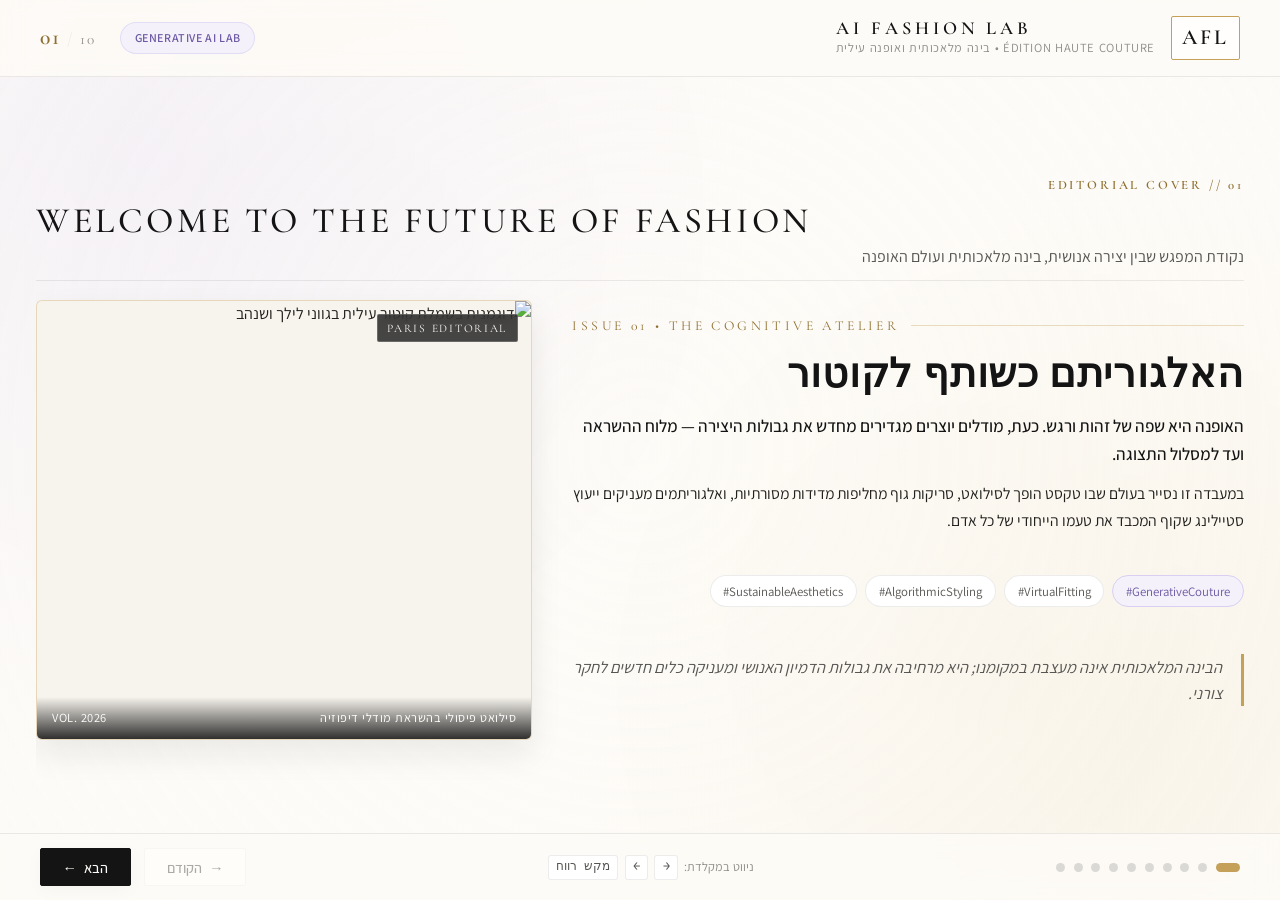
==== commit 8fd810a7: "feat: implement Milestone 2 interactive Three.js 3D garment studio and virtual fitting HUD" ====
--- a/index.html
+++ b/index.html
@@ -83,7 +83,7 @@
 
               <div class="editorial-image-frame hero-portrait-frame">
                 <img src="https://images.unsplash.com/photo-1566174053879-31528523f8ae?auto=format&fit=crop&w=1000&q=80" 
-                     alt="דוגמנית באופנת קוטור עתידנית בעיצוב אלגנטי ויוקרתי" 
+                     alt="דוגמנית בשמלת קוטור עילית בגווני לילך ושנהב" 
                      loading="eager">
                 <span class="image-overlay-badge" dir="ltr">PARIS EDITORIAL</span>
                 <div class="image-caption">
@@ -282,7 +282,7 @@
           </section>
 
           <!-- =================================================================
-               SLIDE 05: VTON 3-Stage Pipeline with Reality Check
+               SLIDE 05: The Virtual Fitting Room (Upgraded with Fitting HUD)
                ================================================================= -->
           <section class="slide" id="slide-5" data-title="The Virtual Fitting Room">
             <div class="slide-header">
@@ -329,82 +329,96 @@
                 </div>
               </div>
 
+              <!-- High-Tech Virtual Fitting HUD Container -->
               <div class="editorial-image-frame vton-visual-frame">
-                <img src="https://images.unsplash.com/photo-1539109136881-3be0616acf4b?auto=format&fit=crop&w=800&q=80" 
-                     alt="סילואט אופנה עירוני מוקפד" loading="lazy">
-                <span class="image-overlay-badge" dir="ltr">VTON MAPPING</span>
+                <!-- Luxury Full-Body Studio Fashion Model -->
+                <img src="https://images.unsplash.com/photo-1581044777550-4cfa60707c03?auto=format&fit=crop&w=800&q=80" 
+                     alt="דוגמנית באולפן אופנה עילית בסריקת התאמה דיגיטלית" loading="lazy">
+                
+                <!-- Scanning Laser Line -->
+                <div class="vton-scan-laser"></div>
+
+                <!-- Digital Landmark Body-Mapping Pins -->
+                <div class="vton-landmark-hud">
+                  <div class="landmark-node" style="top: 22%; right: 48%;" data-tag="Shoulder: 38.4cm"></div>
+                  <div class="landmark-node" style="top: 36%; right: 53%;" data-tag="Bust: 86.2cm"></div>
+                  <div class="landmark-node" style="top: 48%; right: 49%;" data-tag="Waist: 67.0cm"></div>
+                  <div class="landmark-node" style="top: 60%; right: 47%;" data-tag="Hips: 92.5cm"></div>
+                  <div class="landmark-node" style="top: 86%; right: 52%;" data-tag="Floor Hem"></div>
+                </div>
+
+                <!-- Digital Telemetry Badges -->
+                <div class="vton-telemetry-badge">
+                  <span>DENSEPOSE 3D MESH</span>
+                  <strong>FIT AFFINITY 98.4%</strong>
+                </div>
+
+                <span class="image-overlay-badge" dir="ltr" style="top: auto; bottom: 3rem;">AI VTON v2.4</span>
+
                 <div class="image-caption">
-                  <span>מיפוי תלת-ממדי של התאמת בגד דיגיטלית</span>
-                  <span dir="ltr">TECH LAB</span>
-                </div>
-              </div>
-            </div>
-          </section>
-
-          <!-- =================================================================
-               SLIDE 06: Design Your Digital Look (3D Studio Workspace)
+                  <span>מיפוי גוף ותנוחה בזמן אמת</span>
+                  <span dir="ltr">VIRTUAL ATELIER</span>
+                </div>
+              </div>
+            </div>
+          </section>
+
+          <!-- =================================================================
+               SLIDE 06: Design Your Digital Look (Interactive Three.js 3D Studio)
                ================================================================= -->
           <section class="slide" id="slide-6" data-title="Design Your Digital Look">
             <div class="slide-header">
-              <span class="slide-tag">06 // 3D Studio Preview</span>
+              <span class="slide-tag">06 // Interactive 3D Studio</span>
               <h2 class="slide-title-en" dir="ltr">DESIGN YOUR DIGITAL LOOK</h2>
-              <p class="slide-subtitle-he">סטודיו אינטראקטיבי: התאמה אישית של פריט אופנה בתלת-ממד</p>
+              <p class="slide-subtitle-he">סטודיו אינטראקטיבי: התאמה אישית של פריט קוטור בתלת-ממד בזמן אמת</p>
             </div>
             
             <div class="layout-studio-stage">
-              <div class="studio-canvas-mockup">
-                <span class="badge-academic" style="background: rgba(197, 160, 89, 0.15); color: var(--accent-gold-dark); border-color: var(--accent-gold);">
-                  Milestone 2 Component Preview &bull; Three.js WebGL
-                </span>
-
-                <!-- Stylized 3D Mannequin Vector Graphic -->
-                <svg class="studio-canvas-graphic" viewBox="0 0 100 160" fill="none" xmlns="http://www.w3.org/2000/svg">
-                  <!-- Pedestal -->
-                  <ellipse cx="50" cy="152" rx="35" ry="6" stroke="#C5A059" stroke-width="1.2" fill="rgba(197, 160, 89, 0.1)"/>
-                  <line x1="50" y1="130" x2="50" y2="152" stroke="#C5A059" stroke-width="1.5"/>
-                  
-                  <!-- Couture Dress Silhouette -->
-                  <path d="M42 22 C44 32, 38 42, 30 52 C26 56, 22 66, 26 80 C30 92, 38 98, 38 110 C38 125, 25 135, 18 140 L82 140 C75 135, 62 125, 62 110 C62 98, 70 92, 74 80 C78 66, 74 56, 70 52 C62 42, 56 32, 58 22 Z" 
-                        fill="url(#goldGradient)" stroke="#C5A059" stroke-width="1.6"/>
-                  
-                  <!-- Neck & Torso Accents -->
-                  <ellipse cx="50" cy="20" rx="8" ry="4" stroke="#C5A059" stroke-width="1.4" fill="none"/>
-                  <path d="M34 65 Q50 72 66 65" stroke="#C5A059" stroke-width="1" stroke-dasharray="2 2"/>
-                  <path d="M30 100 Q50 110 70 100" stroke="#C5A059" stroke-width="1" stroke-dasharray="2 2"/>
-
-                  <defs>
-                    <linearGradient id="goldGradient" x1="0" y1="0" x2="100" y2="160" gradientUnits="userSpaceOnUse">
-                      <stop stop-color="#FAF6F0"/>
-                      <stop offset="0.5" stop-color="#E8D8B0"/>
-                      <stop offset="1" stop-color="#D8CFF2"/>
-                    </linearGradient>
-                  </defs>
-                </svg>
-
-                <h3 style="font-family: var(--font-editorial); font-size: 1.5rem; color: var(--text-noir); margin-bottom: 0.35rem;">
-                  Interactive 3D Garment Atelier
-                </h3>
-                <p style="font-size: 0.92rem; color: var(--text-secondary); max-width: 580px; text-align: center; line-height: 1.6;">
-                  באבן הדרך הבאה יוטמע כאן מודל תלת-ממדי חי ב-Three.js. המבקר יוכל לסובב את הדגם ב-360 מעלות, להחליף גזרות, סוגי בדים ולבחור צבעים בזמן אמת.
-                </p>
-
-                <!-- Interactive Toolbar Mockup -->
-                <div class="studio-toolbar">
-                  <div class="tool-group">
-                    <span class="tool-label">גזרה:</span>
-                    <span class="tool-pill active">Column Minimal</span>
-                    <span class="tool-pill">Avant-Garde</span>
-                  </div>
-                  <div class="tool-group">
-                    <span class="tool-label">גוון:</span>
-                    <span class="swatch-dot" style="background-color: #C5A059; width: 18px; height: 18px;"></span>
-                    <span class="swatch-dot" style="background-color: #D8CFF2; width: 18px; height: 18px;"></span>
-                    <span class="swatch-dot" style="background-color: #141414; width: 18px; height: 18px;"></span>
-                  </div>
-                  <div class="tool-group">
-                    <span class="tool-label">בד:</span>
-                    <span class="tool-pill active">משי בוהק</span>
-                    <span class="tool-pill">קטיפה</span>
+              <div class="studio-canvas-card">
+                <!-- Studio Top Status Bar -->
+                <div class="studio-top-bar">
+                  <span class="studio-title-badge">DIGITAL HAUTE COUTURE ATELIER</span>
+                  <span class="studio-hint-badge">
+                    <span>&#8635; גרור בעכבר / מגע לסיבוב 360 מעלות</span>
+                    <button class="btn-reset-view" id="btn-reset-3d" title="איפוס זווית צפייה">&#8634; איפוס זווית</button>
+                  </span>
+                </div>
+
+                <!-- WebGL Three.js Canvas Container -->
+                <div id="studio-webgl-container"></div>
+
+                <!-- Studio Interactive Control Dock -->
+                <div class="studio-dock">
+                  <!-- Silhouette Selection -->
+                  <div class="dock-section">
+                    <span class="dock-label">גזרה (Silhouette):</span>
+                    <div class="dock-pills">
+                      <button class="dock-pill-btn active" data-silhouette="evening">ערב זורם (Flared)</button>
+                      <button class="dock-pill-btn" data-silhouette="column">קולום מינימלי (Column)</button>
+                      <button class="dock-pill-btn" data-silhouette="avantgarde">אוונגרד אוריגמי (Origami)</button>
+                    </div>
+                  </div>
+
+                  <!-- Color Selection -->
+                  <div class="dock-section">
+                    <span class="dock-label">גוון (Palette):</span>
+                    <div class="dock-pills" style="gap: 0.6rem; align-items: center;">
+                      <button class="swatch-btn active" data-color="#C5A059" style="background-color: #C5A059;" title="זהב שמפניה (Champagne Gold)"></button>
+                      <button class="swatch-btn" data-color="#D8CFF2" style="background-color: #D8CFF2;" title="לילך מעודן (Soft Lilac)"></button>
+                      <button class="swatch-btn" data-color="#1C1B1A" style="background-color: #1C1B1A;" title="שחור אובסידיאן (Obsidian Noir)"></button>
+                      <button class="swatch-btn" data-color="#FAF7F2" style="background-color: #FAF7F2;" title="לבן שנהב (Pure Ivory)"></button>
+                      <button class="swatch-btn" data-color="#284B3D" style="background-color: #284B3D;" title="ירוק אמרלד (Royal Emerald)"></button>
+                    </div>
+                  </div>
+
+                  <!-- Fabric Finish Selection -->
+                  <div class="dock-section">
+                    <span class="dock-label">מרקם בד (Fabric):</span>
+                    <div class="dock-pills">
+                      <button class="dock-pill-btn active" data-fabric="silk">משי סאטן (Silk Satin)</button>
+                      <button class="dock-pill-btn" data-fabric="matte">פשתן מאט (Matte Linen)</button>
+                      <button class="dock-pill-btn" data-fabric="velvet">קטיפה זוהרת (Velvet)</button>
+                    </div>
                   </div>
                 </div>
               </div>
@@ -619,7 +633,7 @@
 
                 <div class="pill-list" style="margin-top: 0.5rem;">
                   <span class="pill active">&#10003; שלב 1: עיצוב קונספטואלי</span>
-                  <span class="pill">&#9711; שלב 2: סטודיו 3D חי</span>
+                  <span class="pill active">&#10003; שלב 2: סטודיו 3D אינטראקטיבי</span>
                   <span class="pill">&#9711; שלב 3: מנוע פייתון מלא</span>
                 </div>
               </div>
@@ -674,8 +688,17 @@
 
   </div>
 
+  <!-- Three.js (Local vendor copy with CDN fallback) -->
+  <script src="vendor/three.min.js"></script>
+  <script>
+    if (typeof THREE === 'undefined') {
+      document.write('<script src="https://cdnjs.cloudflare.com/ajax/libs/three.js/r128/three.min.js"><\/script>');
+    }
+  </script>
+
   <!-- Application Scripts -->
   <script src="js/slider.js"></script>
+  <script src="js/three-studio.js"></script>
   <script src="js/app.js"></script>
 </body>
 </html>
--- a/css/style.css
+++ b/css/style.css
@@ -1,6 +1,6 @@
 /* ==========================================================================
    AI FASHION LAB - Luxury Fashion Editorial Stylesheet
-   Milestone 1.5: Visual Storytelling, Editorial Polish & Responsive Hardening
+   Milestone 2: Three.js 3D Garment Studio & High-Tech Virtual Fitting HUD
    ========================================================================== */
 
 /* --------------------------------------------------------------------------
@@ -266,7 +266,7 @@
    5. Editorial Slide Headers & Common Typographic Components
    -------------------------------------------------------------------------- */
 .slide-header {
-  margin-bottom: 1.2rem;
+  margin-bottom: 1.15rem;
   border-bottom: 1px solid var(--border-fine);
   padding-bottom: 0.75rem;
   position: relative;
@@ -375,6 +375,7 @@
   padding: 0.22rem 0.6rem;
   border-radius: 2px;
   border: 1px solid rgba(255, 255, 255, 0.2);
+  z-index: 3;
 }
 
 .image-caption {
@@ -382,20 +383,298 @@
   bottom: 0;
   inset-inline: 0;
   padding: 0.65rem 0.95rem;
-  background: linear-gradient(to top, rgba(20, 20, 20, 0.85), transparent);
+  background: linear-gradient(to top, rgba(20, 20, 20, 0.88), transparent);
   color: #FFFFFF;
   font-size: 0.78rem;
   letter-spacing: 0.04em;
   display: flex;
   justify-content: space-between;
   align-items: center;
+  z-index: 3;
 }
 
 /* --------------------------------------------------------------------------
-   7. Diverse Magazine Layout Architectures (Per Slide)
+   7. SLIDE 5: Virtual Fitting Room HUD Overlay
    -------------------------------------------------------------------------- */
-
-/* --- SLIDE 1: Asymmetric Hero Magazine Cover --- */
+.vton-visual-frame {
+  height: 420px;
+  position: relative;
+}
+
+/* Scanning Laser Animation */
+.vton-scan-laser {
+  position: absolute;
+  inset-inline: 0;
+  height: 2px;
+  background: linear-gradient(90deg, transparent, var(--accent-gold), #FFF, var(--accent-gold), transparent);
+  box-shadow: 0 0 12px var(--accent-gold), 0 0 24px rgba(197, 160, 89, 0.4);
+  z-index: 2;
+  pointer-events: none;
+  animation: vtonLaserScan 3.5s ease-in-out infinite alternate;
+}
+
+@keyframes vtonLaserScan {
+  0% { top: 6%; opacity: 0.35; }
+  50% { opacity: 0.95; }
+  100% { top: 92%; opacity: 0.35; }
+}
+
+/* Digital Landmark Pins */
+.vton-landmark-hud {
+  position: absolute;
+  inset: 0;
+  pointer-events: none;
+  z-index: 2;
+}
+
+.landmark-node {
+  position: absolute;
+  width: 10px;
+  height: 10px;
+  border-radius: 50%;
+  background: var(--accent-gold);
+  border: 1.5px solid #FFF;
+  box-shadow: 0 0 8px rgba(197, 160, 89, 0.8);
+  transform: translate(50%, -50%);
+  animation: pulseDot 2s ease-in-out infinite;
+}
+
+.landmark-node::after {
+  content: attr(data-tag);
+  position: absolute;
+  top: -8px;
+  right: 16px;
+  background: rgba(20, 20, 20, 0.82);
+  color: var(--accent-gold-light);
+  font-family: var(--font-mono);
+  font-size: 0.68rem;
+  padding: 0.15rem 0.45rem;
+  border-radius: 2px;
+  white-space: nowrap;
+  letter-spacing: 0.05em;
+  border: 1px solid rgba(197, 160, 89, 0.35);
+}
+
+@keyframes pulseDot {
+  0%, 100% { transform: scale(1); opacity: 0.85; }
+  50% { transform: scale(1.35); opacity: 1; }
+}
+
+.vton-telemetry-badge {
+  position: absolute;
+  left: 0.85rem;
+  top: 0.85rem;
+  background: rgba(20, 20, 20, 0.82);
+  backdrop-filter: blur(8px);
+  border: 1px solid var(--border-gold);
+  border-radius: 3px;
+  padding: 0.35rem 0.75rem;
+  color: var(--accent-gold-light);
+  font-family: var(--font-mono);
+  font-size: 0.7rem;
+  display: flex;
+  flex-direction: column;
+  gap: 0.15rem;
+  z-index: 3;
+}
+
+.vton-telemetry-badge span {
+  color: var(--accent-lilac);
+  font-size: 0.65rem;
+  letter-spacing: 0.08em;
+}
+
+/* --------------------------------------------------------------------------
+   8. SLIDE 6: Three.js 3D Garment Studio
+   -------------------------------------------------------------------------- */
+.layout-studio-stage {
+  display: flex;
+  flex-direction: column;
+  align-items: center;
+  justify-content: center;
+  max-width: 1040px;
+  margin: 0 auto;
+  width: 100%;
+}
+
+.studio-canvas-card {
+  width: 100%;
+  background: linear-gradient(145deg, #FFFFFF 0%, #F9F6F0 60%, #F3EFE6 100%);
+  border: 1px solid var(--border-gold);
+  border-radius: 8px;
+  padding: 1.25rem 1.5rem 1.5rem;
+  display: flex;
+  flex-direction: column;
+  align-items: center;
+  position: relative;
+  box-shadow: var(--shadow-editorial);
+}
+
+.studio-top-bar {
+  width: 100%;
+  display: flex;
+  justify-content: space-between;
+  align-items: center;
+  margin-bottom: 0.5rem;
+  padding-bottom: 0.5rem;
+  border-bottom: 1px solid var(--border-fine);
+}
+
+.studio-title-badge {
+  font-family: var(--font-editorial);
+  font-size: 1.05rem;
+  font-weight: 600;
+  letter-spacing: 0.12em;
+  text-transform: uppercase;
+  color: var(--text-noir);
+}
+
+.studio-hint-badge {
+  font-size: 0.78rem;
+  color: var(--text-muted);
+  display: flex;
+  align-items: center;
+  gap: 0.4rem;
+}
+
+#studio-webgl-container {
+  width: 100%;
+  height: 380px;
+  position: relative;
+  cursor: grab;
+  border-radius: 4px;
+  overflow: hidden;
+}
+
+#studio-webgl-container:active {
+  cursor: grabbing;
+}
+
+#studio-webgl-container canvas {
+  width: 100% !important;
+  height: 100% !important;
+  display: block;
+}
+
+/* WebGL Fallback Card */
+.webgl-fallback-card {
+  width: 100%;
+  height: 100%;
+  display: flex;
+  flex-direction: column;
+  align-items: center;
+  justify-content: center;
+  background: var(--bg-alabaster);
+  border: 1px dashed var(--border-gold);
+  border-radius: 6px;
+  padding: 2rem;
+  text-align: center;
+  gap: 0.85rem;
+}
+
+.fallback-icon {
+  font-size: 2.2rem;
+}
+
+/* 3D Studio Floating Control Dock */
+.studio-dock {
+  width: 100%;
+  display: flex;
+  justify-content: space-between;
+  align-items: center;
+  gap: 1.25rem;
+  margin-top: 1rem;
+  padding: 0.75rem 1.25rem;
+  background: rgba(255, 255, 255, 0.95);
+  backdrop-filter: blur(8px);
+  border: 1px solid var(--border-fine);
+  border-radius: 6px;
+  box-shadow: var(--shadow-subtle);
+  flex-wrap: wrap;
+}
+
+.dock-section {
+  display: flex;
+  align-items: center;
+  gap: 0.6rem;
+}
+
+.dock-label {
+  font-size: 0.78rem;
+  font-weight: 600;
+  color: var(--text-muted);
+  text-transform: uppercase;
+  letter-spacing: 0.06em;
+}
+
+.dock-pills {
+  display: flex;
+  gap: 0.4rem;
+}
+
+.dock-pill-btn {
+  padding: 0.28rem 0.75rem;
+  border-radius: 999px;
+  border: 1px solid var(--border-fine);
+  background: var(--bg-card);
+  font-family: var(--font-hebrew);
+  font-size: 0.82rem;
+  color: var(--text-secondary);
+  cursor: pointer;
+  transition: all var(--transition-fast);
+}
+
+.dock-pill-btn:hover {
+  border-color: var(--accent-gold);
+  color: var(--accent-gold-dark);
+}
+
+.dock-pill-btn.active {
+  background: var(--accent-gold-light);
+  border-color: var(--accent-gold);
+  color: var(--accent-gold-dark);
+  font-weight: 600;
+}
+
+/* Swatches */
+.swatch-btn {
+  width: 22px;
+  height: 22px;
+  border-radius: 50%;
+  border: 1px solid rgba(0, 0, 0, 0.12);
+  cursor: pointer;
+  padding: 0;
+  transition: transform var(--transition-fast), box-shadow var(--transition-fast);
+}
+
+.swatch-btn:hover {
+  transform: scale(1.15);
+}
+
+.swatch-btn.active {
+  box-shadow: 0 0 0 2px #FFFFFF, 0 0 0 4px var(--accent-gold);
+}
+
+.btn-reset-view {
+  background: none;
+  border: 1px solid var(--border-fine);
+  border-radius: 4px;
+  padding: 0.3rem 0.65rem;
+  font-size: 0.78rem;
+  color: var(--text-muted);
+  cursor: pointer;
+  transition: all var(--transition-fast);
+}
+
+.btn-reset-view:hover {
+  border-color: var(--accent-gold);
+  color: var(--accent-gold-dark);
+}
+
+/* --------------------------------------------------------------------------
+   9. Slide Layouts (1, 2, 3, 4, 7, 8, 9, 10)
+   -------------------------------------------------------------------------- */
+/* --- SLIDE 1: Hero Cover --- */
 .layout-hero-cover {
   display: grid;
   grid-template-columns: 1.15fr 0.85fr;
@@ -441,7 +720,7 @@
   position: relative;
 }
 
-/* --- SLIDE 2: Side-by-Side Visual Transformation Pipeline --- */
+/* --- SLIDE 2: Transformation --- */
 .layout-transformation {
   display: grid;
   grid-template-columns: 1fr 1.1fr 1fr;
@@ -511,7 +790,7 @@
   font-weight: 600;
 }
 
-/* --- SLIDE 3: Editorial Debate Journal Spread --- */
+/* --- SLIDE 3: Debate --- */
 .layout-debate {
   display: grid;
   grid-template-columns: 1.1fr 0.9fr;
@@ -584,7 +863,7 @@
   height: 410px;
 }
 
-/* --- SLIDE 4: Lookbook & Stylist Atelier Grid --- */
+/* --- SLIDE 4: Lookbook --- */
 .layout-lookbook {
   display: grid;
   grid-template-columns: 0.9fr 1.1fr;
@@ -635,7 +914,7 @@
   box-shadow: var(--shadow-editorial);
 }
 
-/* --- SLIDE 5: VTON 3-Stage Pipeline with Reality Check --- */
+/* --- SLIDE 5: VTON 3-Stage Pipeline --- */
 .layout-vton {
   display: grid;
   grid-template-columns: 1.15fr 0.85fr;
@@ -692,7 +971,6 @@
   color: var(--text-secondary);
 }
 
-/* Reality Check Banner */
 .reality-check-banner {
   background: rgba(253, 251, 247, 0.95);
   border: 1px solid var(--border-gold);
@@ -711,91 +989,7 @@
   margin-bottom: 0.2rem;
 }
 
-.vton-visual-frame {
-  height: 410px;
-}
-
-/* --- SLIDE 6: 3D Garment Studio Preview --- */
-.layout-studio-stage {
-  display: flex;
-  flex-direction: column;
-  align-items: center;
-  justify-content: center;
-  max-width: 940px;
-  margin: 0 auto;
-  width: 100%;
-}
-
-.studio-canvas-mockup {
-  width: 100%;
-  background: linear-gradient(135deg, #FFFFFF 0%, #F5F1E8 100%);
-  border: 1px solid var(--border-gold);
-  border-radius: 8px;
-  padding: 2rem;
-  display: flex;
-  flex-direction: column;
-  align-items: center;
-  position: relative;
-  box-shadow: var(--shadow-editorial);
-}
-
-.studio-canvas-graphic {
-  width: 150px;
-  height: 175px;
-  margin: 0.85rem 0;
-  filter: drop-shadow(0 10px 20px rgba(197, 160, 89, 0.22));
-  animation: floatSubtle 4s ease-in-out infinite;
-}
-
-@keyframes floatSubtle {
-  0%, 100% { transform: translateY(0); }
-  50% { transform: translateY(-5px); }
-}
-
-.studio-toolbar {
-  display: flex;
-  gap: 1.1rem;
-  flex-wrap: wrap;
-  justify-content: center;
-  margin-top: 1.15rem;
-  padding: 0.75rem 1.4rem;
-  background: rgba(255, 255, 255, 0.92);
-  border: 1px solid var(--border-fine);
-  border-radius: 999px;
-  box-shadow: var(--shadow-subtle);
-}
-
-.tool-group {
-  display: flex;
-  align-items: center;
-  gap: 0.45rem;
-}
-
-.tool-label {
-  font-size: 0.76rem;
-  font-weight: 600;
-  color: var(--text-muted);
-  text-transform: uppercase;
-  letter-spacing: 0.05em;
-}
-
-.tool-pill {
-  padding: 0.22rem 0.6rem;
-  border-radius: 999px;
-  border: 1px solid var(--border-fine);
-  background: var(--bg-card);
-  font-size: 0.76rem;
-  color: var(--text-secondary);
-}
-
-.tool-pill.active {
-  border-color: var(--accent-gold);
-  background: var(--accent-gold-light);
-  color: var(--accent-gold-dark);
-  font-weight: 600;
-}
-
-/* --- SLIDE 7: Bilingual Code Notebook Atelier Spread --- */
+/* --- SLIDE 7: Python Code Atelier --- */
 .layout-code-atelier {
   display: grid;
   grid-template-columns: 0.95fr 1.05fr;
@@ -881,7 +1075,7 @@
   color: var(--accent-gold-dark);
 }
 
-/* --- SLIDE 8: Circular Eco-Fashion Horizontal Flow --- */
+/* --- SLIDE 8: Circular Sustainability --- */
 .layout-sustainability {
   display: flex;
   flex-direction: column;
@@ -930,7 +1124,7 @@
   line-height: 1.5;
 }
 
-/* --- SLIDE 9: Haute Couture Atelier & Craftsmanship --- */
+/* --- SLIDE 9: Human Behind Algorithm --- */
 .layout-human-atelier {
   display: grid;
   grid-template-columns: 1fr 1fr;
@@ -954,7 +1148,7 @@
   box-shadow: var(--shadow-editorial);
 }
 
-/* --- SLIDE 10: Digital Fashion Passport Spread --- */
+/* --- SLIDE 10: Digital Passport --- */
 .layout-passport {
   display: grid;
   grid-template-columns: 1fr 1fr;
@@ -1024,7 +1218,7 @@
 }
 
 /* --------------------------------------------------------------------------
-   8. Global UI Pills, Badges & Interactive Tags
+   10. Global UI Pills, Badges & Interactive Tags
    -------------------------------------------------------------------------- */
 .pill-list {
   display: flex;
@@ -1056,7 +1250,7 @@
 }
 
 /* --------------------------------------------------------------------------
-   9. Bottom Navigation Bar & Slide Controls
+   11. Bottom Navigation Bar & Slide Controls
    -------------------------------------------------------------------------- */
 .editorial-footer {
   padding: 0.85rem 2.5rem;
@@ -1168,7 +1362,7 @@
 }
 
 /* --------------------------------------------------------------------------
-   10. Responsive Editorial Adjustments
+   12. Responsive Editorial Adjustments
    -------------------------------------------------------------------------- */
 @media (max-width: 1100px) {
   .masthead, .editorial-footer {
@@ -1201,7 +1395,7 @@
   .debate-visual-frame,
   .vton-visual-frame,
   .atelier-photo-stack {
-    height: 300px;
+    height: 320px;
   }
 }
 
@@ -1314,6 +1508,23 @@
     font-size: 0.95rem !important;
   }
 
+  #studio-webgl-container {
+    height: 280px !important;
+  }
+
+  .studio-dock {
+    flex-direction: column;
+    align-items: stretch;
+    gap: 0.75rem;
+    padding: 0.75rem;
+  }
+
+  .dock-section {
+    flex-direction: column !important;
+    align-items: flex-start !important;
+    gap: 0.35rem !important;
+  }
+
   .editorial-footer {
     padding: 0.55rem 0.85rem !important;
     flex-wrap: wrap !important;
@@ -1354,18 +1565,4 @@
   .scoring-metrics-mock {
     grid-template-columns: 1fr !important;
   }
-
-  .studio-toolbar {
-    gap: 0.45rem !important;
-    padding: 0.5rem 0.85rem !important;
-    border-radius: 12px !important;
-  }
-
-  .tool-group {
-    flex-wrap: wrap !important;
-  }
-
-  .swatch-strip {
-    flex-wrap: wrap !important;
-  }
-}
+}
